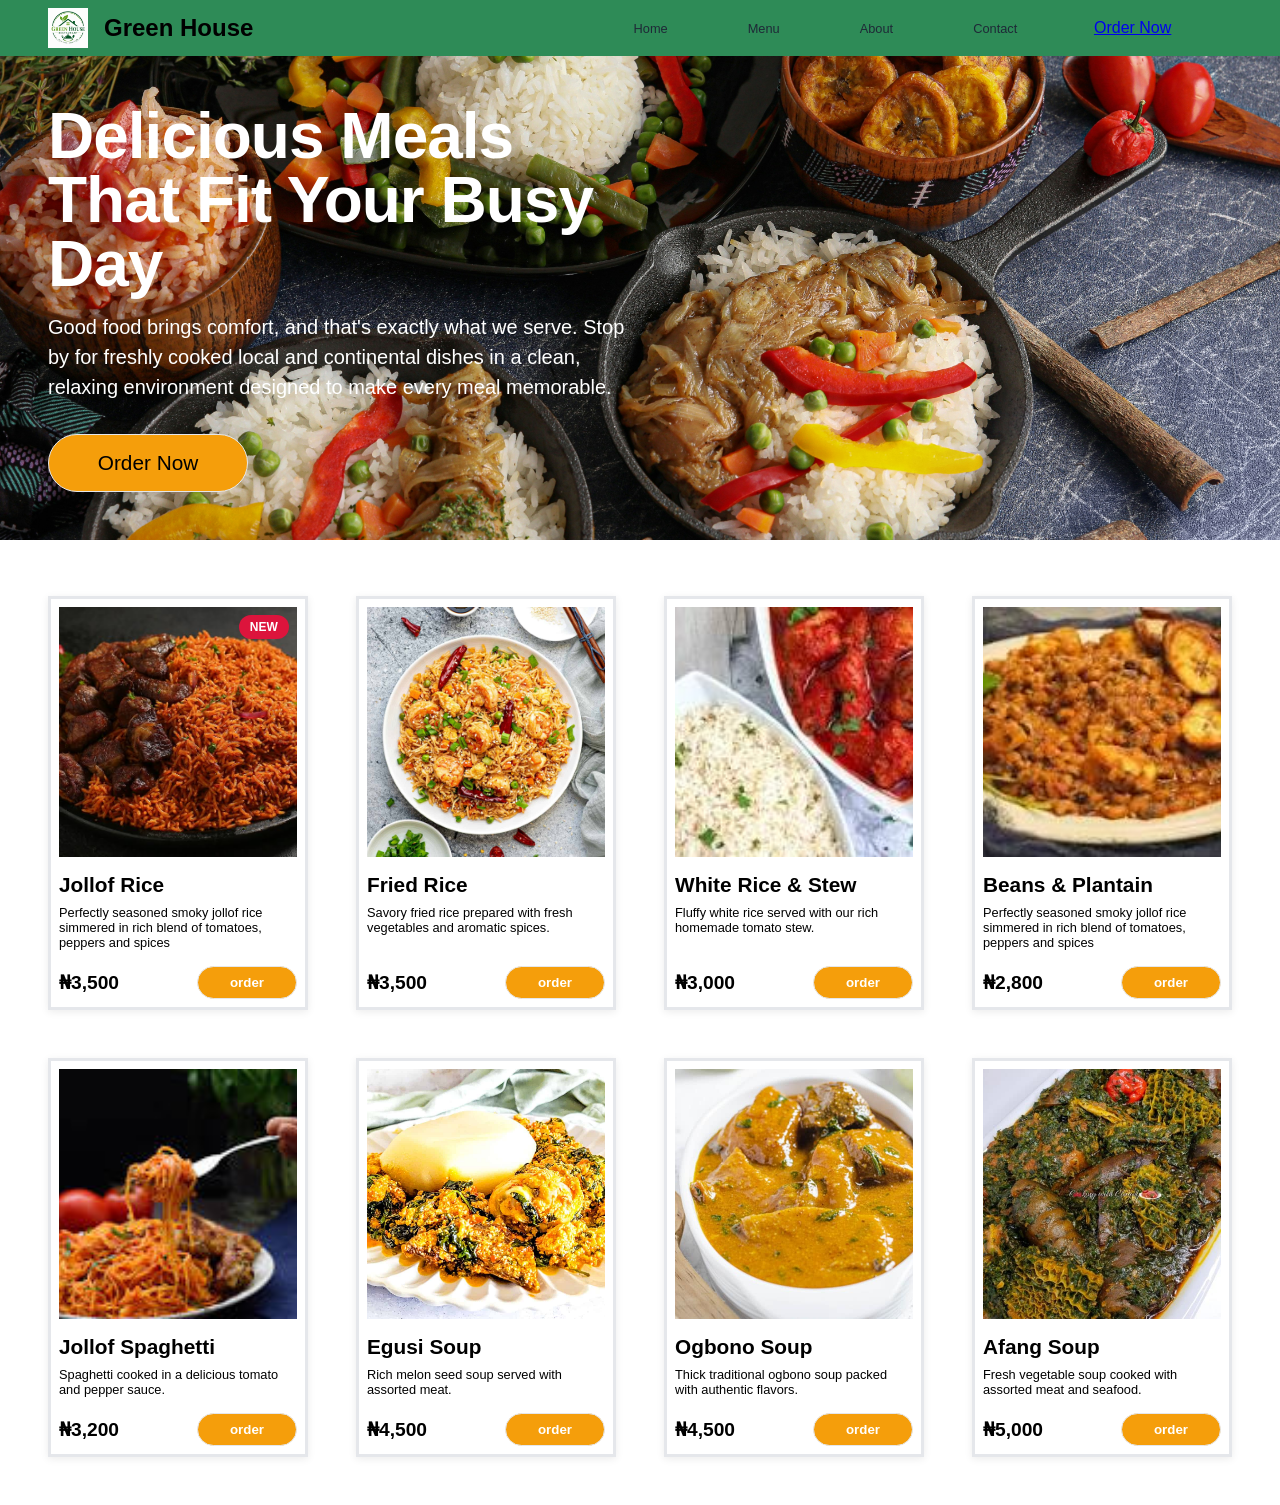
==== index.html @ 52ec3a85 "initial commit" ====
<!DOCTYPE html>
<html lang="en">
<head>
    <meta charset="UTF-8">
    <meta name="viewport" content="width=device-width, initial-scale=1.0">
    <link rel="stylesheet" href="style.css">
    <title>Green House Restaurant</title>
</head>
<body>
    <header>
        <nav class="nav-bar">
            <div>
                <img src="images/Green house logo.png" alt="green house logo" id="green-house-logo">
                <h3>Green House</h3>
            </div>
            <ul class="nav-list-items">
                <li><a href="#">Home</a></li>
                <li><a href="#">Menu</a></li>
                <li><a href="#">About</a></li>
                <li><a href="#">Contact</a></li>
            </ul>
            <a href="#" class="order-now">Order Now</a>
            <button class="menu-toggle">
                <span></span>
                <span></span>
                <span></span>
            </button>
        </nav>
    </header>
    <main>
        <section class="hero-section">
            <div class="hero-container">
                
                <h1>
                    Delicious Meals That Fit Your Busy Day
                </h1>

                <p>
                    Good food brings comfort, and that's exactly what we serve. Stop by for freshly cooked local and continental dishes in a clean, relaxing environment designed to make every meal memorable.
                </p>
                <button class="hero-order-btn">
                    Order Now
                </button>
            </div>
        </section>
        <section class="meals">
            <article class="card">
                    <img src="images/jollof rice.jpg" alt="">
                <div class="card-container">
                    <span class="badge">NEW</span>
                    <h3>Jollof Rice</h3>
                    <p>Perfectly seasoned smoky jollof rice simmered in rich blend of tomatoes, peppers and spices</p>
                </div>
                <footer>
                    <p>₦3,500</p>
                    <button class="meal-order-btn">order</button>
                </footer>
            </article>
            <article class="card">
                <img src="images/fried rice.jpg" alt="picture of fried rice">
                <div class="card-container">
                    <h3>Fried Rice</h3>
                    <p>Savory fried rice prepared with fresh vegetables and aromatic spices.</p>
                </div>
                <footer>
                    <p>₦3,500</p>
                    <button class="meal-order-btn">order</button>
                </footer>
            </article>
            <article class="card">
                <img src="images/white rice.jpg" alt="picture of white rice">
                <div class="card-container">
                    <h3>White Rice & Stew</h3>
                    <p>Fluffy white rice served with our rich homemade tomato stew.</p>
                </div>
                <footer>
                    <p>₦3,000</p>
                    <button class="meal-order-btn">order</button>
                </footer>
            </article>
            <article class="card">
                <img src="images/beans and plantain.jpg" alt="picture of beans & plantain">
                <div class="card-container">
                    <h3>Beans & Plantain</h3>
                    <p>Perfectly seasoned smoky jollof rice simmered in rich blend of tomatoes, peppers and spices</p>
                </div>
                <footer>
                    <p>₦2,800</p>
                    <button class="meal-order-btn">order</button>
                </footer>
            </article>
            <article class="card">
                <img src="images/jollof spaghetti.jpg" alt="picture of jollof spaghetti">
                <div class="card-container">
                    <h3>Jollof Spaghetti</h3>
                    <p>Spaghetti cooked in a delicious tomato and pepper sauce.</p>
                </div>
                
                <footer>
                    <p>₦3,200</p>
                    <button class="meal-order-btn">order</button>
                </footer>
            </article>
            <article class="card">
                <img src="images/egusi soup.jpg" alt="picture of egusi soup">
                <div class="card-container">
                    <h3>Egusi Soup</h3>
                    <p>Rich melon seed soup served with assorted meat.</p>
                </div>
                
                <footer>
                    <p>₦4,500</p>
                    <button class="meal-order-btn">order</button>
                </footer>
            </article>
            <article class="card">
                <img src="images/ogbono soup.jpg" alt="picture of smoky jollof rice">
                <div class="card-container">
                    <h3>Ogbono Soup</h3>
                    <p>Thick traditional ogbono soup packed with authentic flavors.</p>
                </div>
                
                <footer>
                    <p>₦4,500</p>
                    <button class="meal-order-btn">order</button>
                </footer>
            </article>
            <article class="card">
                <img src="images/afang soup.jpg" alt="picture of afang soup">
                <div class="card-container">
                    <h3>Afang Soup</h3>
                    <p>Fresh vegetable soup cooked with assorted meat and seafood.</p>
                </div>
                
                <footer>
                    <p>₦5,000</p>
                    <button class="meal-order-btn">order</button>
                </footer>
            </article>
        </section>
    </main>
    <script src="script.js"></script>
</body>
</html>
---- style.css ----
:root{

    /* ===== Brand ===== */

    --primary-color: #2E8B57;
    --primary-hover: #267349;

    --accent-color: #F59E0B;
    --accent-hover: #FBBF24;

    /* ===== Backgrounds ===== */

    --background-color: #FFFFFF;
    --surface-color: #F8F9FA;
    --card-color: #FFFFFF;

    /* ===== Text ===== */

    --text-primary: #1F2937;
    --text-secondary: #6B7280;
    --text-light: #FFFFFF;

    /* ===== Borders ===== */

    --border-color: #E5E7EB;

    /* ===== Shadows ===== */

    --shadow-sm: 0 2px 8px rgba(0,0,0,.08);
    --shadow-md: 0 6px 20px rgba(0,0,0,.12);
}

@keyframes fadeUp{
    from{
        opacity: 0;
        transform: translateY(30px);
    }
    to{
        opacity: 1;
        transform: translateY(0);
    }
}

@keyframes pulse{
    from{
        transform: scale(1);
    }

    to{
        transform: scale(1.2);
    }
}

*{
    margin: 0px;
    padding: 0px;
    font-family: Arial, Helvetica, sans-serif;
    box-sizing: border-box;
    /*outline: 1px solid black;*/
}

/* ==== HEADER ==== */
header{
    position: sticky;
    top: 0;
    z-index: 1000;
}
.nav-bar{
    background-color: var(--primary-color);
    
    display: flex;
    padding: 0.5rem 3rem;
}

.nav-bar div{
    display: flex;
    align-items: center;
    gap: 1rem;
}

.nav-bar div h3{
    font-size: 1.5rem;
}

#green-house-logo{
    height: 40px;
}

.nav-bar ul{
    display: flex;
    justify-content: flex-end;
    align-items: center;
    gap: 3rem;
    flex-grow: 3;
}

.nav-bar ul li{
    display: flex;
    justify-content: center;
    align-items: center;
    list-style: none;

}

.nav-bar ul li a{
    display: block;
    text-decoration: none;
    color: var(--text-primary);
    font-size: .8rem;
    padding: .5rem 1rem;
    transition: background-color 0.3s ease;
}

.nav-bar ul li a:hover{
    background-color: var(--accent-color);
    color: var(--text-light);
    border: 1px solid var(--accent-hover);
    border-radius: 50px;
}

.nav-bar ul li a:active{
    transform: scale(0.9);
}

.order-now{
   display: flex;
   justify-content: center;
   align-items: center;
   flex-grow: 1;
}

.menu-toggle{
    display: none;
}


/*  ==== HERO SECTION ==== */

main{
    display: flex;
    flex-direction: column;
    gap: .5rem;
}

.hero-section{
    background-image: url(images/Hero\ image.jpg);
    background-size: cover;
    background-position: center;
    display: flex;
    flex-direction: column;
    justify-content: center;
    align-items: flex-start;
    padding: 3rem;
}

.hero-container{
    display: flex;
    flex-direction: column;
    width: 100%;
    max-width: 600px;
}

.hero-container h1{
    color: white;
    margin-bottom: 1rem;
    font-size: 4rem;
    font-weight: 800;
    line-height: 1;
    letter-spacing: -1px;
    animation: fadeUp .8s ease-in-out backwards;    

}
.hero-container p{
    color: var(--text-light);
    font-size: 1.25rem;
    font-weight: 400;
    line-height: 1.5;
    animation: fadeUp .8s ease-in-out .2s backwards;
}

.hero-container button{
    background-color: var(--accent-color);
    font-size: 1.3rem;
    border-radius: 50px;
    border: 1px solid var(--border-color);
    padding: 1rem 0;
    margin-top: 2rem;
    width: 200px;
    transition: background-color 0.3s ease;
    animation: fadeUp .8s ease-in-out .4s backwards;
}
.hero-container button:hover{
    background-color: var(--accent-hover);
    cursor: pointer;
}

.hero-container button:active{
    transform: scale(0.9);
}


/* ==== MEALS ==== */
.meals{
    padding: 3rem;
    display: grid;
    grid-template-columns: repeat(auto-fit, minmax(250px, 1fr));
    gap: 3rem;
}

.card{
    background-color: var(--card-color);
    border: 3px solid var(--border-color);
    box-shadow: var(--shadow-sm);
    padding: 0.5rem;
    display: flex;
    flex-direction: column;
    gap: 1rem;
    position: relative;
    transition: transform .3s ease, box-shadow .3s ease;
    
}

.card:hover{
    transform: translateY(-10px);
    box-shadow: var(--shadow-md);
    cursor: pointer;
}

.badge{
    position: absolute;
    top: 1rem;
    right: 1rem;
    background: crimson;
    color: white;
    padding: .3rem .7rem;
    border-radius: 999px;
    font-size: .75rem;
    font-weight: bold;
    animation: pulse 1s ease-in-out 0s infinite alternate;
}

.card img{
    width: 100%;
    height: 250px;
    object-fit: cover;
}

.card-container{
    display: flex;
    flex-direction: column;
    gap: .5rem;
    flex-grow: 1;
}

.card-container h3{
    font-size: 1.3rem;
    font-weight: 800;
}

.card-container p{
    font-size: .8rem;
}

.card footer{
    display: flex;
    width: 100%;
    align-items: center;
}

.card footer p{
    flex-grow: 1;
    font-weight: 800;
    font-size: 1.2rem;
}

.card button{
    padding: .5rem 2rem;
    border: 1px solid var(--border-color);
    border-radius: 50px;
    background-color: var(--accent-color);
    color: var(--text-light);
    font-weight: 800;
    transition: background-color 0.3s ease,
    transform .1s ease;
}

.card button:hover{
    background-color: var(--accent-hover);
    cursor: pointer;
}

.card button:active{
    transform: scale(0.9);
}

/* === RESPONSIVE DESIGN ===*/
@media (max-width: 768px){
    .hero-container h1{
        font-size: 2.5rem;
    }

    .hero-section{
        padding: 2rem;
    }

    .nav-bar{
        padding: 0.5rem 2rem;
    }

    .nav-bar ul{
        display: none;
    }

    .order-now{
        display: none;
    }

    .menu-toggle{
        display: flex;
        flex-direction: column;
        justify-content: center;
        gap: .5rem;
        background: none;
        border: none;
        cursor: pointer;
        padding: 0 1rem;
    }

    .menu-toggle span{
        width: 35px;
        height: 3px;
        background-color: var(--text-primary);
        border-radius: 999px;
    }

    .menu-deactive{
        display: none;
    }

    .menu-active{
        background: none;
        border: none;
        display: flex;
        flex-direction: column;
        justify-content: center;
        padding: 0 1rem;
        cursor: pointer;
    }

    .menu-active span{
        width: 35px;
        height: 3px;
        background-color: var(--text-primary);
        border-radius: 999px;
    }

    .span-first{
        transform: rotate(45deg);
    }

    .span-second{
        transform: rotate(-45deg) translateY(-3px);

    }

    .nav-bar div{
        flex-grow: 1;
    }
}

/* ===== ANIMATION ===== */
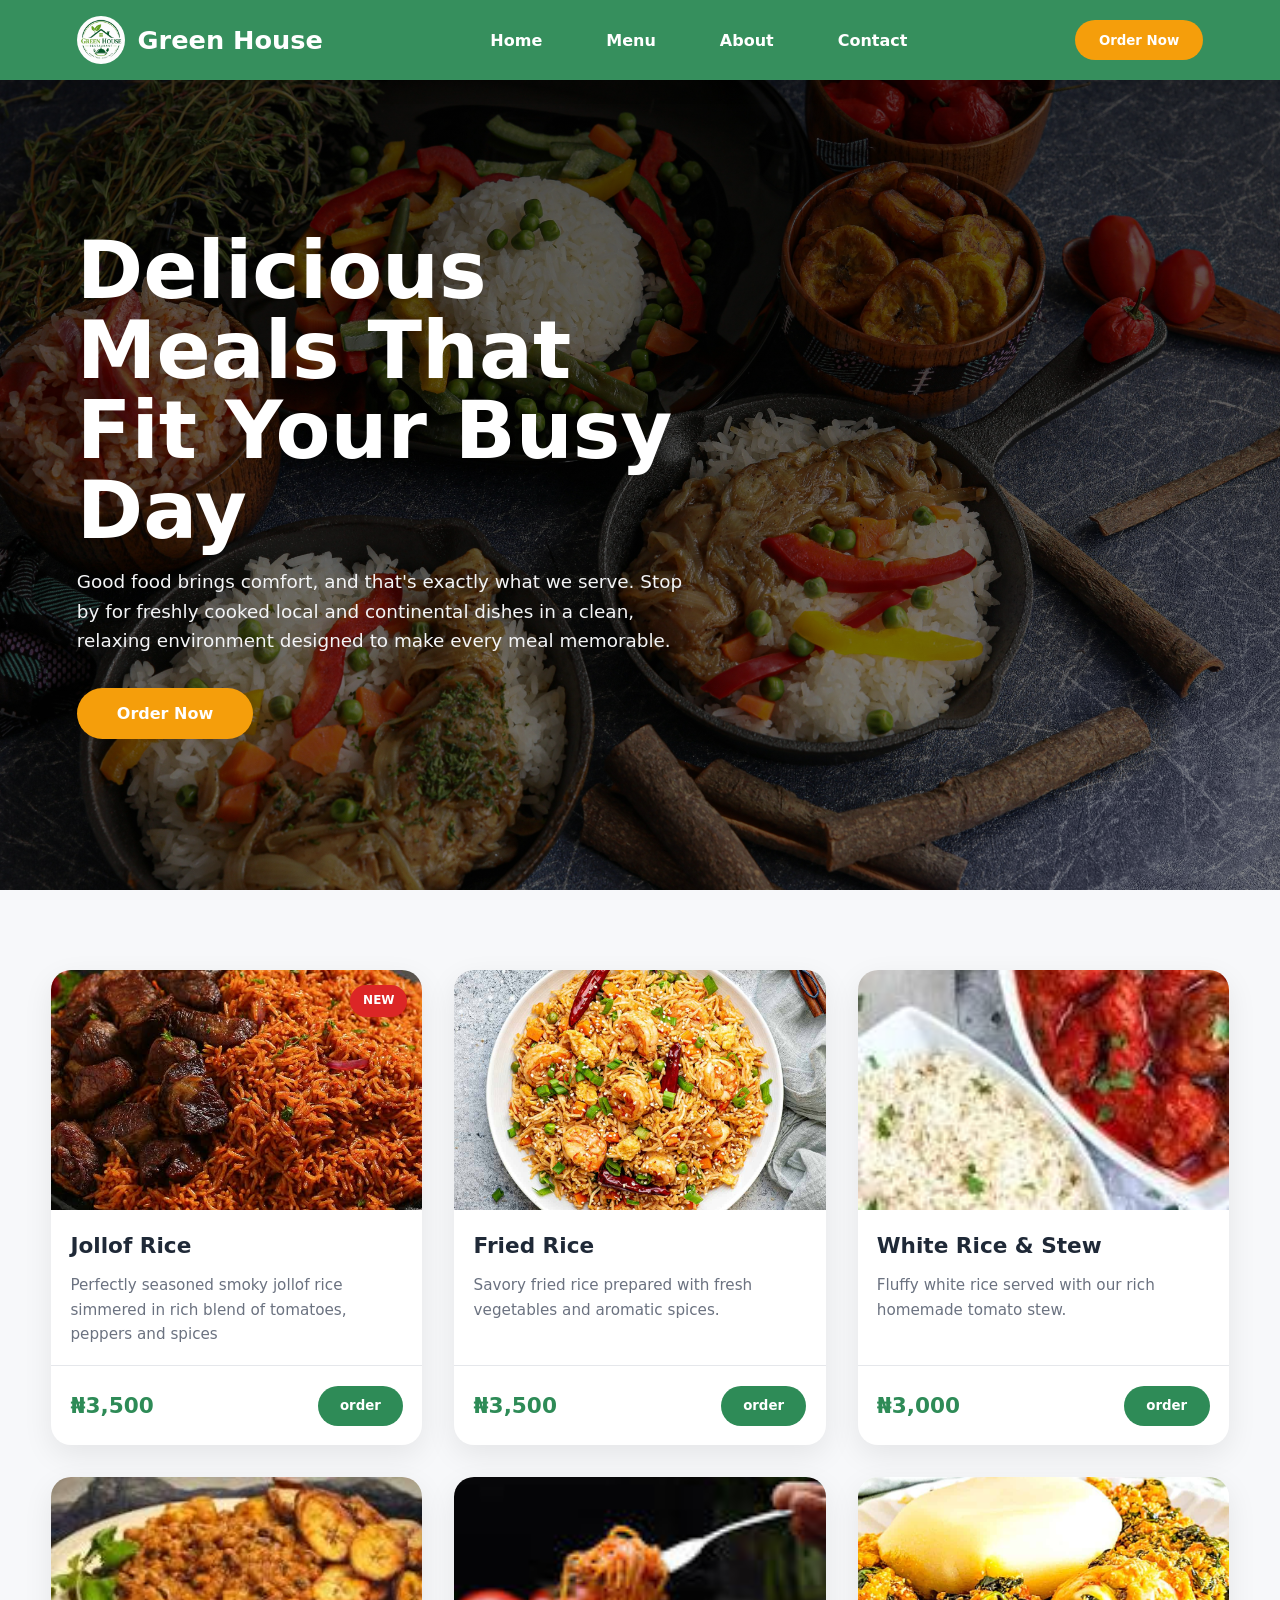
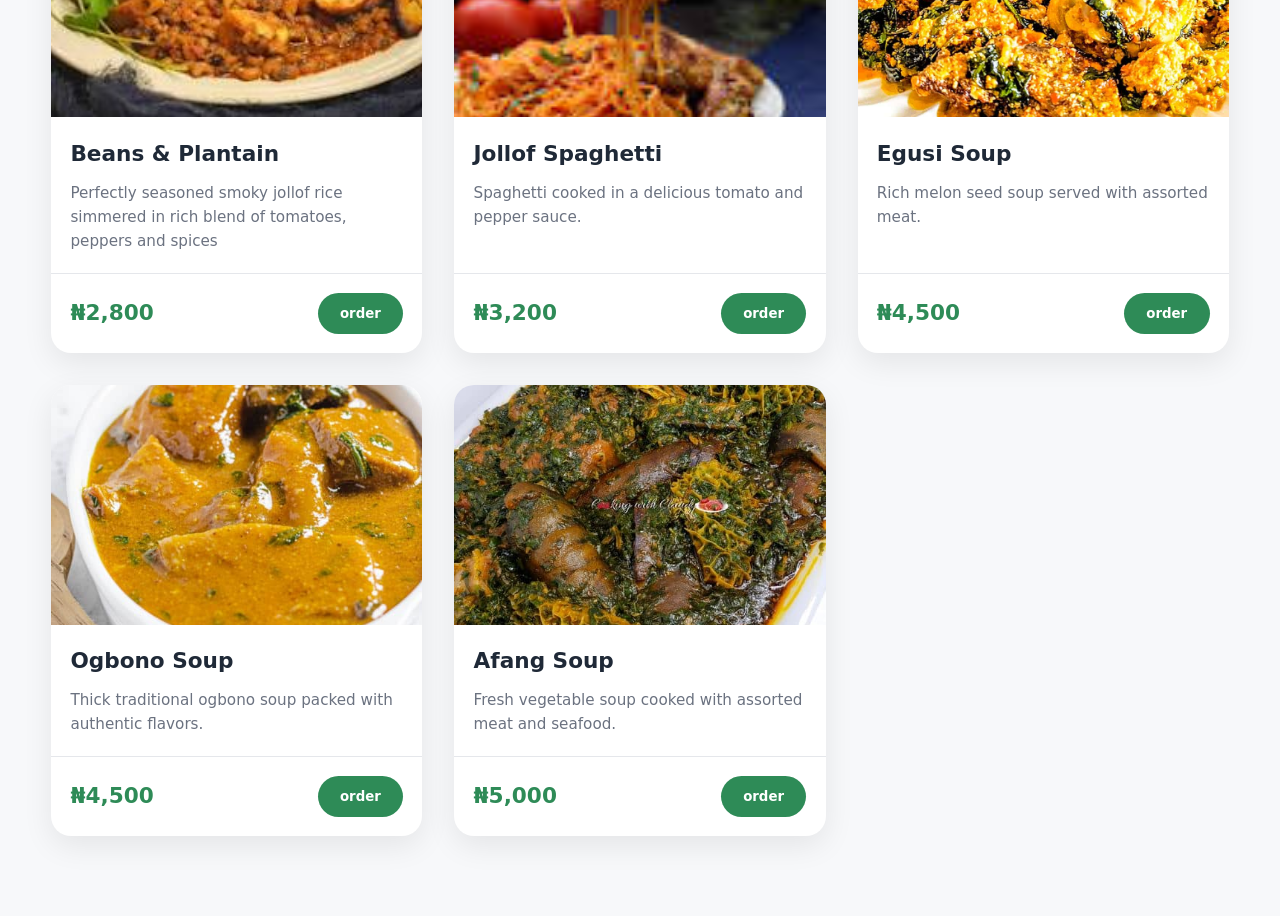
==== commit 8d191cb9: "hamburger is now functional" ====
--- a/index.html
+++ b/index.html
@@ -19,7 +19,10 @@
                 <li><a href="#">About</a></li>
                 <li><a href="#">Contact</a></li>
             </ul>
-            <a href="#" class="order-now">Order Now</a>
+            <button class="order-btn">
+                <a href="#" class="order-now">Order Now</a>
+            </button>
+            
             <button class="menu-toggle">
                 <span></span>
                 <span></span>
--- a/style.css
+++ b/style.css
@@ -1,372 +1,325 @@
+
 :root{
-
-    /* ===== Brand ===== */
-
-    --primary-color: #2E8B57;
-    --primary-hover: #267349;
-
-    --accent-color: #F59E0B;
-    --accent-hover: #FBBF24;
-
-    /* ===== Backgrounds ===== */
-
-    --background-color: #FFFFFF;
-    --surface-color: #F8F9FA;
-    --card-color: #FFFFFF;
-
-    /* ===== Text ===== */
-
-    --text-primary: #1F2937;
-    --text-secondary: #6B7280;
-    --text-light: #FFFFFF;
-
-    /* ===== Borders ===== */
-
-    --border-color: #E5E7EB;
-
-    /* ===== Shadows ===== */
-
-    --shadow-sm: 0 2px 8px rgba(0,0,0,.08);
-    --shadow-md: 0 6px 20px rgba(0,0,0,.12);
-}
-
-@keyframes fadeUp{
-    from{
-        opacity: 0;
-        transform: translateY(30px);
-    }
-    to{
-        opacity: 1;
-        transform: translateY(0);
-    }
-}
-
-@keyframes pulse{
-    from{
-        transform: scale(1);
-    }
-
-    to{
-        transform: scale(1.2);
-    }
+  --primary:#2E8B57;
+  --primary-dark:#226b43;
+  --accent:#F59E0B;
+  --accent-light:#fbbf24;
+  --bg:#f7f8fa;
+  --white:#fff;
+  --text:#1f2937;
+  --muted:#6b7280;
+  --border:#e5e7eb;
+  --shadow:0 10px 30px rgba(0,0,0,.08);
+  --shadow-lg:0 18px 40px rgba(0,0,0,.15);
 }
 
 *{
-    margin: 0px;
-    padding: 0px;
-    font-family: Arial, Helvetica, sans-serif;
-    box-sizing: border-box;
-    /*outline: 1px solid black;*/
-}
-
-/* ==== HEADER ==== */
+ margin:0;
+ padding:0;
+ box-sizing:border-box;
+ font-family:system-ui,-apple-system,BlinkMacSystemFont,"Segoe UI",sans-serif;
+}
+
+html{scroll-behavior:smooth;}
+body{
+ background:var(--bg);
+ color:var(--text);
+ line-height:1.6;
+ overflow-x: hidden;
+}
+
 header{
-    position: sticky;
-    top: 0;
-    z-index: 1000;
-}
+ position:sticky;
+ top:0;
+ z-index:1000;
+}
+
 .nav-bar{
-    background-color: var(--primary-color);
-    
-    display: flex;
-    padding: 0.5rem 3rem;
-}
-
-.nav-bar div{
-    display: flex;
-    align-items: center;
-    gap: 1rem;
-}
-
-.nav-bar div h3{
-    font-size: 1.5rem;
+ display:flex;
+ align-items:center;
+ justify-content:space-between;
+ padding:1rem 6%;
+ background:rgba(46,139,87,.96);
+ backdrop-filter:blur(10px);
+ box-shadow:0 4px 20px rgba(0,0,0,.15);
+}
+
+.nav-bar>div{
+ display:flex;
+ align-items:center;
+ gap:.8rem;
 }
 
 #green-house-logo{
-    height: 40px;
-}
-
-.nav-bar ul{
-    display: flex;
-    justify-content: flex-end;
-    align-items: center;
-    gap: 3rem;
-    flex-grow: 3;
-}
-
-.nav-bar ul li{
-    display: flex;
-    justify-content: center;
-    align-items: center;
-    list-style: none;
-
-}
-
-.nav-bar ul li a{
-    display: block;
-    text-decoration: none;
-    color: var(--text-primary);
-    font-size: .8rem;
-    padding: .5rem 1rem;
-    transition: background-color 0.3s ease;
-}
-
-.nav-bar ul li a:hover{
-    background-color: var(--accent-color);
-    color: var(--text-light);
-    border: 1px solid var(--accent-hover);
-    border-radius: 50px;
-}
-
-.nav-bar ul li a:active{
-    transform: scale(0.9);
-}
-
-.order-now{
-   display: flex;
-   justify-content: center;
-   align-items: center;
-   flex-grow: 1;
-}
+ width:48px;
+ height:48px;
+ object-fit:cover;
+ border-radius:50%;
+}
+
+.nav-bar h3{
+ color:#fff;
+ font-size:1.6rem;
+}
+
+.nav-list-items{
+ display:flex;
+ list-style:none;
+ gap:2rem;
+}
+
+.nav-list-items a{
+ color:#fff;
+ text-decoration:none;
+ font-weight:600;
+ padding:.6rem 1rem;
+ border-radius:999px;
+ transition:.3s;
+}
+
+.nav-list-items a:hover{
+ background:var(--accent);
+}
+
+.order-btn{
+  text-decoration:none;
+ background:var(--accent);
+ padding:.8rem 1.5rem;
+ border: none;
+ border-radius:999px;
+ font-weight:700;
+ transition:.3s;
+
+ a{
+  text-decoration: none;
+  color:#fff;
+ }
+}
+
+.order-btn:hover{
+  background:var(--accent-light);
+  transform:translateY(-2px);
+}
+
 
 .menu-toggle{
-    display: none;
-}
-
-
-/*  ==== HERO SECTION ==== */
+ display:none;
+ background:none;
+ border:none;
+}
 
 main{
-    display: flex;
-    flex-direction: column;
-    gap: .5rem;
+ display:flex;
+ flex-direction:column;
 }
 
 .hero-section{
-    background-image: url(images/Hero\ image.jpg);
-    background-size: cover;
-    background-position: center;
-    display: flex;
-    flex-direction: column;
-    justify-content: center;
-    align-items: flex-start;
-    padding: 3rem;
+ min-height:90vh;
+ display:flex;
+ align-items:center;
+ padding:0 6%;
+ background:
+ linear-gradient(rgba(0,0,0,.65),rgba(0,0,0,.45)),
+ url(images/Hero\ image.jpg);
+ background-size:cover;
+ background-position:center;
 }
 
 .hero-container{
-    display: flex;
-    flex-direction: column;
-    width: 100%;
-    max-width: 600px;
+ max-width:620px;
 }
 
 .hero-container h1{
-    color: white;
-    margin-bottom: 1rem;
-    font-size: 4rem;
-    font-weight: 800;
-    line-height: 1;
-    letter-spacing: -1px;
-    animation: fadeUp .8s ease-in-out backwards;    
-
-}
+ font-size:clamp(3rem,7vw,5rem);
+ line-height:1;
+ color:#fff;
+ margin-bottom:1rem;
+}
+
 .hero-container p{
-    color: var(--text-light);
-    font-size: 1.25rem;
-    font-weight: 400;
-    line-height: 1.5;
-    animation: fadeUp .8s ease-in-out .2s backwards;
-}
-
-.hero-container button{
-    background-color: var(--accent-color);
-    font-size: 1.3rem;
-    border-radius: 50px;
-    border: 1px solid var(--border-color);
-    padding: 1rem 0;
-    margin-top: 2rem;
-    width: 200px;
-    transition: background-color 0.3s ease;
-    animation: fadeUp .8s ease-in-out .4s backwards;
-}
-.hero-container button:hover{
-    background-color: var(--accent-hover);
-    cursor: pointer;
-}
-
-.hero-container button:active{
-    transform: scale(0.9);
-}
-
-
-/* ==== MEALS ==== */
+ color:#f3f4f6;
+ font-size:1.15rem;
+ margin-bottom:2rem;
+}
+
+.hero-order-btn{
+ background:var(--accent);
+ color:#fff;
+ border:none;
+ padding:1rem 2.5rem;
+ border-radius:999px;
+ font-size:1rem;
+ font-weight:700;
+ cursor:pointer;
+ transition:.3s;
+}
+
+.hero-order-btn:hover{
+ transform:translateY(-4px);
+ box-shadow:0 12px 30px rgba(245,158,11,.35);
+ background:var(--accent-light);
+}
+
 .meals{
-    padding: 3rem;
-    display: grid;
-    grid-template-columns: repeat(auto-fit, minmax(250px, 1fr));
-    gap: 3rem;
+ width:min(1200px,92%);
+ margin:5rem auto;
+ display:grid;
+ grid-template-columns:repeat(auto-fit,minmax(280px,1fr));
+ gap:2rem;
 }
 
 .card{
-    background-color: var(--card-color);
-    border: 3px solid var(--border-color);
-    box-shadow: var(--shadow-sm);
-    padding: 0.5rem;
-    display: flex;
-    flex-direction: column;
-    gap: 1rem;
-    position: relative;
-    transition: transform .3s ease, box-shadow .3s ease;
-    
+ background:#fff;
+ border-radius:20px;
+ overflow:hidden;
+ box-shadow:var(--shadow);
+ transition:.35s;
+ display:flex;
+ flex-direction:column;
+ position:relative;
 }
 
 .card:hover{
-    transform: translateY(-10px);
-    box-shadow: var(--shadow-md);
-    cursor: pointer;
+ transform:translateY(-10px);
+ box-shadow:var(--shadow-lg);
+}
+
+.card img{
+ width:100%;
+ height:240px;
+ object-fit:cover;
+ transition:.5s;
+}
+
+.card:hover img{
+ transform:scale(1.08);
 }
 
 .badge{
-    position: absolute;
-    top: 1rem;
-    right: 1rem;
-    background: crimson;
-    color: white;
-    padding: .3rem .7rem;
-    border-radius: 999px;
-    font-size: .75rem;
-    font-weight: bold;
-    animation: pulse 1s ease-in-out 0s infinite alternate;
-}
-
-.card img{
-    width: 100%;
-    height: 250px;
-    object-fit: cover;
+ position:absolute;
+ top:15px;
+ right:15px;
+ background:#dc2626;
+ color:#fff;
+ padding:.4rem .8rem;
+ border-radius:999px;
+ font-size:.75rem;
+ font-weight:700;
 }
 
 .card-container{
-    display: flex;
-    flex-direction: column;
-    gap: .5rem;
-    flex-grow: 1;
+ padding:1.2rem;
+ flex:1;
 }
 
 .card-container h3{
-    font-size: 1.3rem;
-    font-weight: 800;
+ margin-bottom:.6rem;
+ font-size:1.35rem;
 }
 
 .card-container p{
-    font-size: .8rem;
+ color:var(--muted);
+ font-size:.95rem;
 }
 
 .card footer{
-    display: flex;
-    width: 100%;
-    align-items: center;
+ display:flex;
+ align-items:center;
+ justify-content:space-between;
+ padding:1.2rem;
+ border-top:1px solid var(--border);
 }
 
 .card footer p{
-    flex-grow: 1;
-    font-weight: 800;
-    font-size: 1.2rem;
-}
-
-.card button{
-    padding: .5rem 2rem;
-    border: 1px solid var(--border-color);
-    border-radius: 50px;
-    background-color: var(--accent-color);
-    color: var(--text-light);
-    font-weight: 800;
-    transition: background-color 0.3s ease,
-    transform .1s ease;
-}
-
-.card button:hover{
-    background-color: var(--accent-hover);
-    cursor: pointer;
-}
-
-.card button:active{
-    transform: scale(0.9);
-}
-
-/* === RESPONSIVE DESIGN ===*/
-@media (max-width: 768px){
-    .hero-container h1{
-        font-size: 2.5rem;
-    }
-
-    .hero-section{
-        padding: 2rem;
-    }
-
-    .nav-bar{
-        padding: 0.5rem 2rem;
-    }
-
-    .nav-bar ul{
-        display: none;
-    }
-
-    .order-now{
-        display: none;
-    }
-
-    .menu-toggle{
-        display: flex;
-        flex-direction: column;
-        justify-content: center;
-        gap: .5rem;
-        background: none;
-        border: none;
-        cursor: pointer;
-        padding: 0 1rem;
-    }
-
-    .menu-toggle span{
-        width: 35px;
-        height: 3px;
-        background-color: var(--text-primary);
-        border-radius: 999px;
-    }
-
-    .menu-deactive{
-        display: none;
-    }
-
-    .menu-active{
-        background: none;
-        border: none;
-        display: flex;
-        flex-direction: column;
-        justify-content: center;
-        padding: 0 1rem;
-        cursor: pointer;
-    }
-
-    .menu-active span{
-        width: 35px;
-        height: 3px;
-        background-color: var(--text-primary);
-        border-radius: 999px;
-    }
-
-    .span-first{
-        transform: rotate(45deg);
-    }
-
-    .span-second{
-        transform: rotate(-45deg) translateY(-3px);
-
-    }
-
-    .nav-bar div{
-        flex-grow: 1;
-    }
-}
-
-/* ===== ANIMATION ===== */
-
+ color:var(--primary);
+ font-size:1.35rem;
+ font-weight:800;
+}
+
+.meal-order-btn{
+ border:none;
+ background:var(--primary);
+ color:#fff;
+ padding:.8rem 1.4rem;
+ border-radius:999px;
+ cursor:pointer;
+ font-weight:700;
+ transition:.3s;
+}
+
+.meal-order-btn:hover{
+ background:var(--primary-dark);
+ transform:translateY(-2px);
+}
+
+@media (max-width:768px){
+
+.nav-bar{
+ padding:1rem;
+}
+
+
+.order-btn{
+ display:none;
+}
+
+.nav-list-items{
+  position: fixed;
+  display: flex;
+  flex-direction: column;
+  align-items: center;
+  height: 100dvh;
+  width: clamp(100px, 100%, 150px);
+  background-color: var(--primary);
+  padding-top: 2rem;
+  top: 5rem;
+  right: 0;
+  transform: translateX(100%);
+  transition: .3s ease;
+}
+
+.nav-list-items.active{
+  
+  transform: translateX(0);
+  
+}
+
+
+
+
+
+.menu-toggle{
+ display:flex;
+ flex-direction:column;
+ gap:6px;
+ cursor: pointer;
+}
+
+.menu-toggle span{
+ width:30px;
+ height:3px;
+ background:#fff;
+ border-radius:99px;
+}
+
+.hero-section{
+ min-height:75vh;
+ text-align:center;
+ justify-content:center;
+ padding:2rem;
+}
+
+.hero-container{
+ margin:auto;
+}
+
+.hero-order-btn{
+ width:100%;
+}
+
+.meals{
+ width:92%;
+ margin:3rem auto;
+ grid-template-columns:1fr;
+}
+}
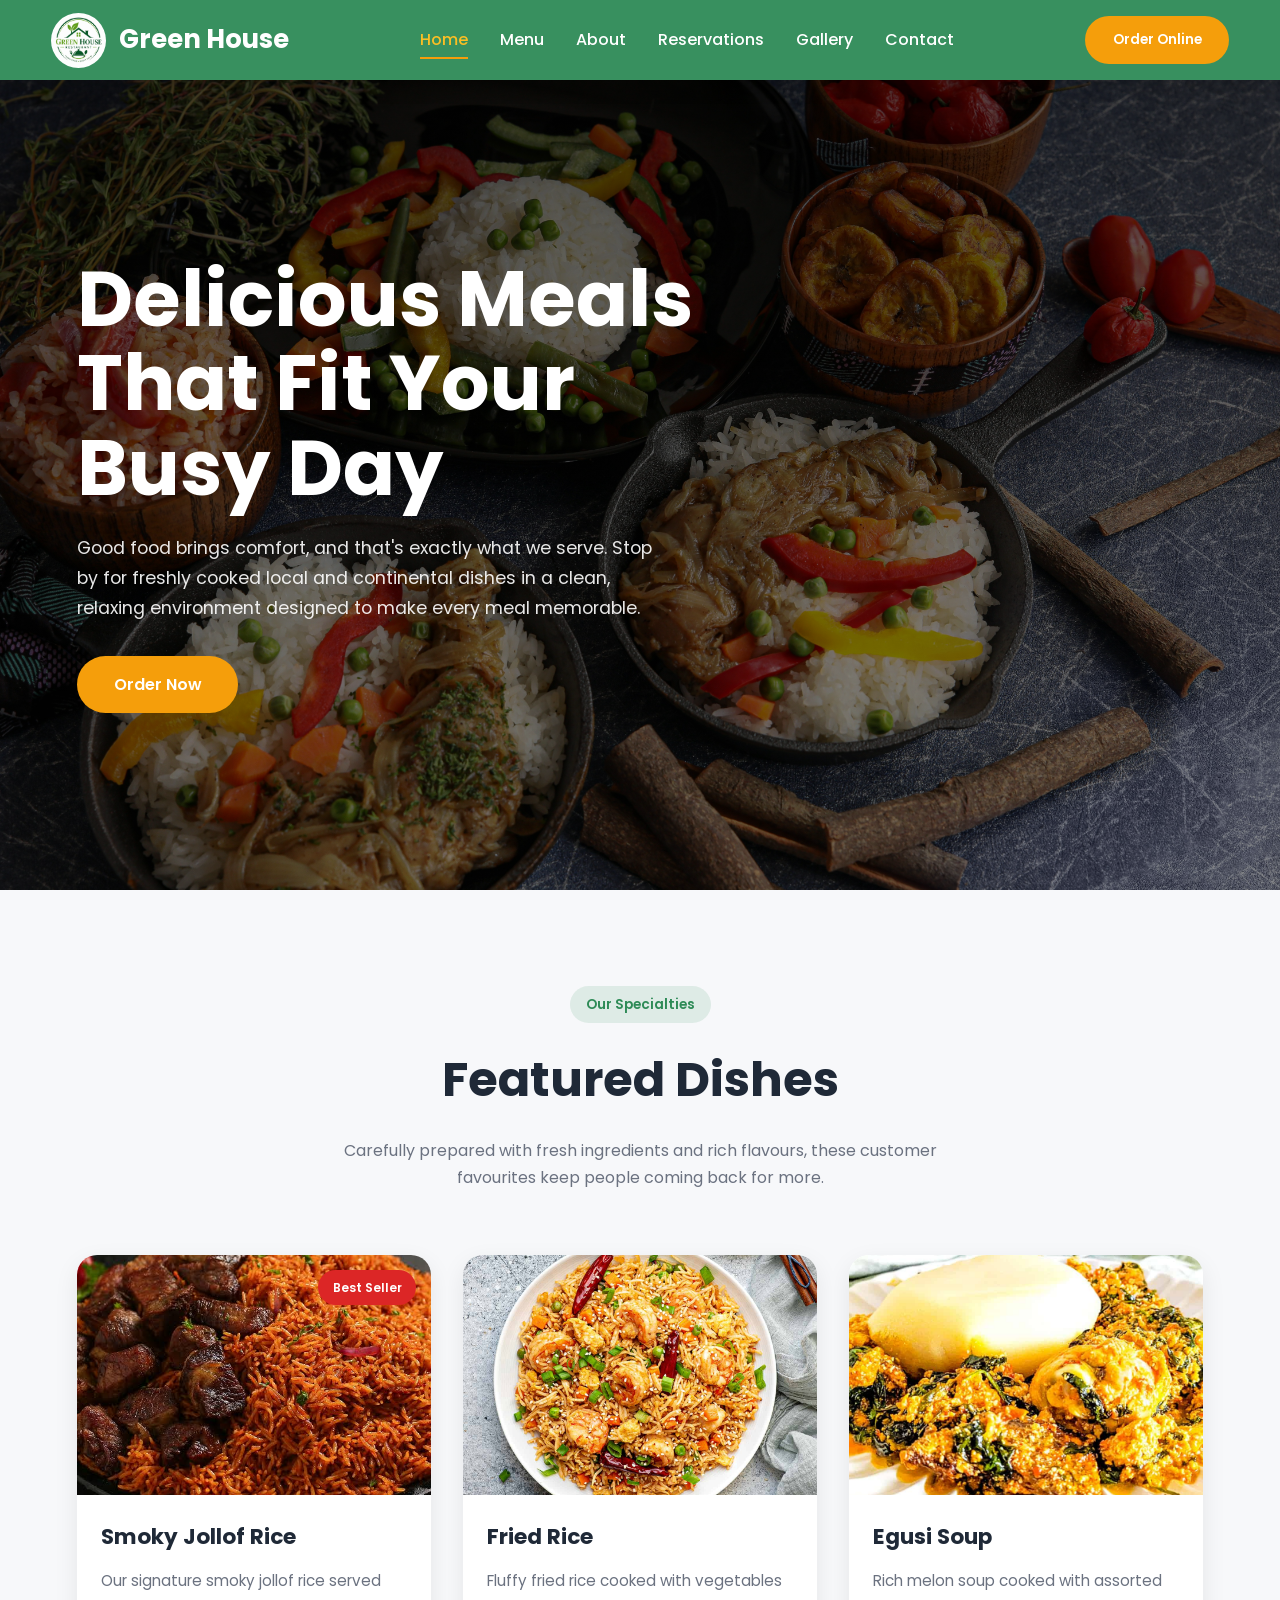
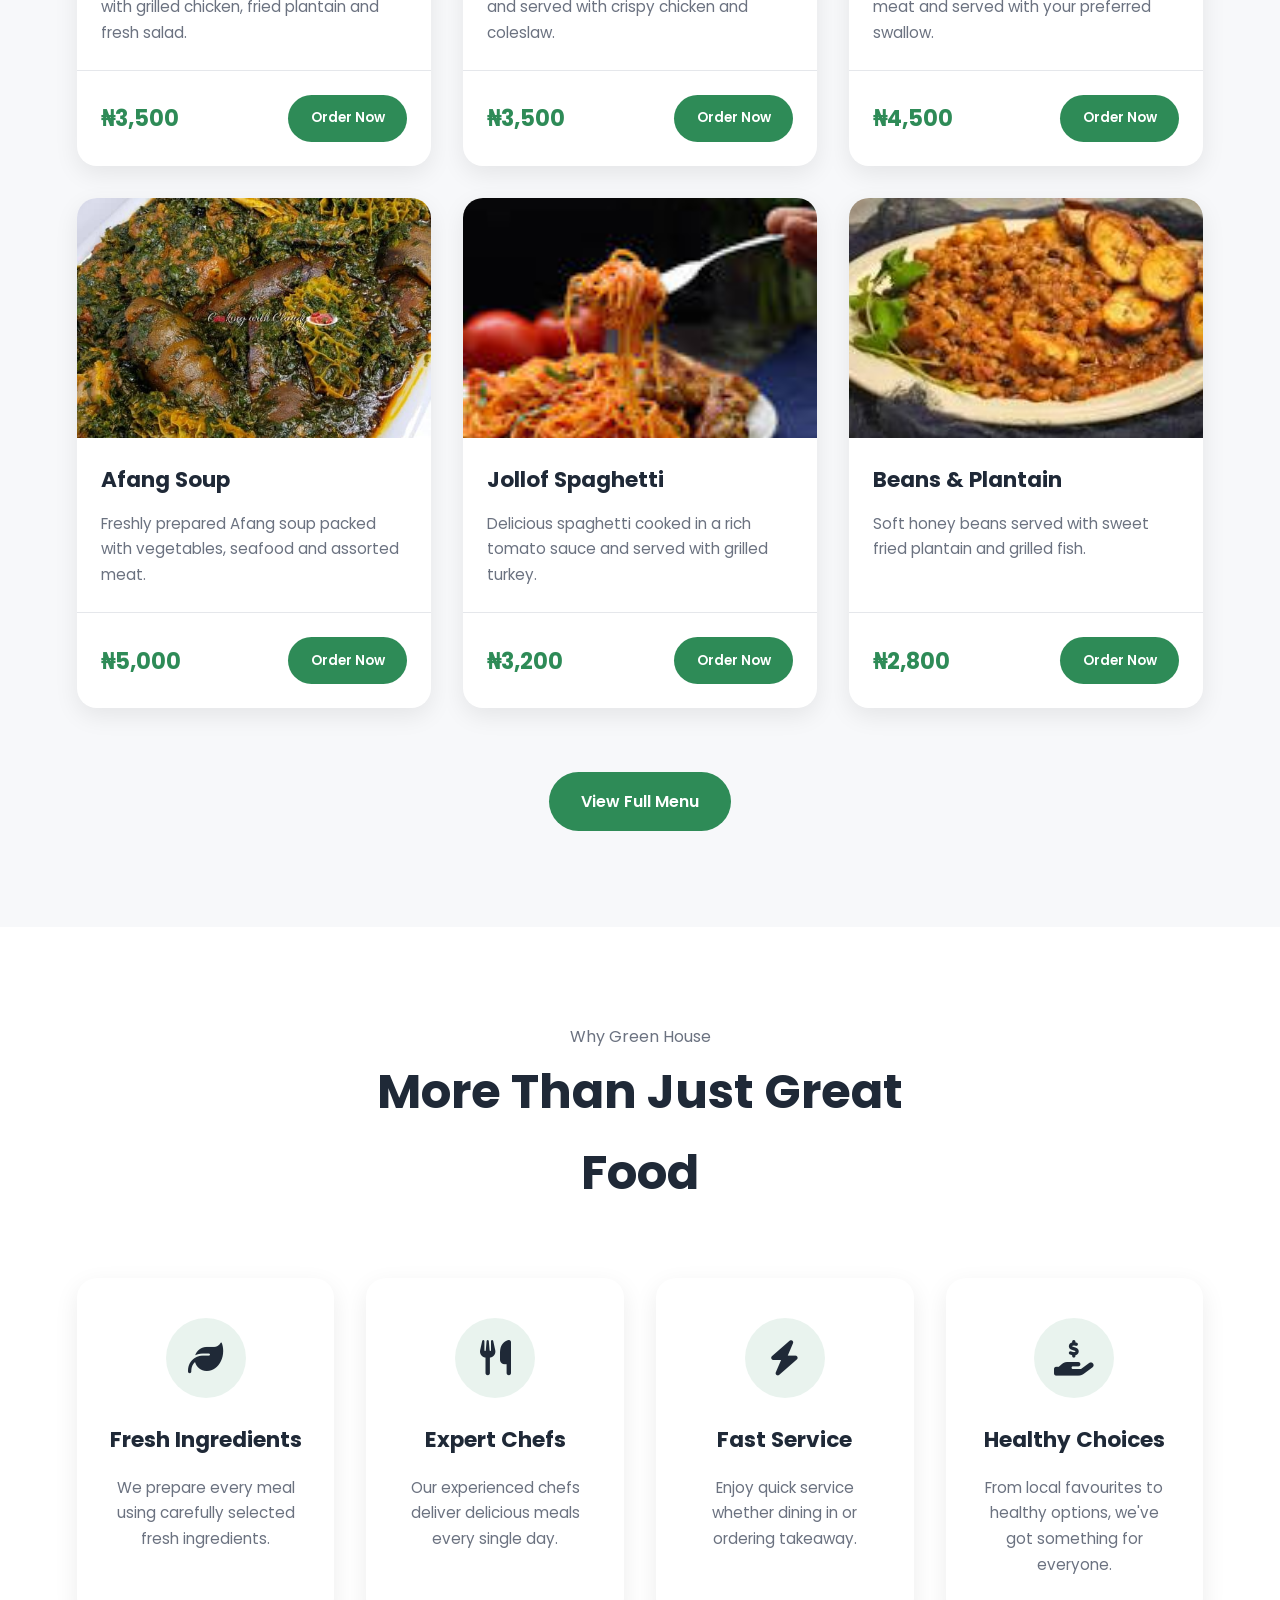
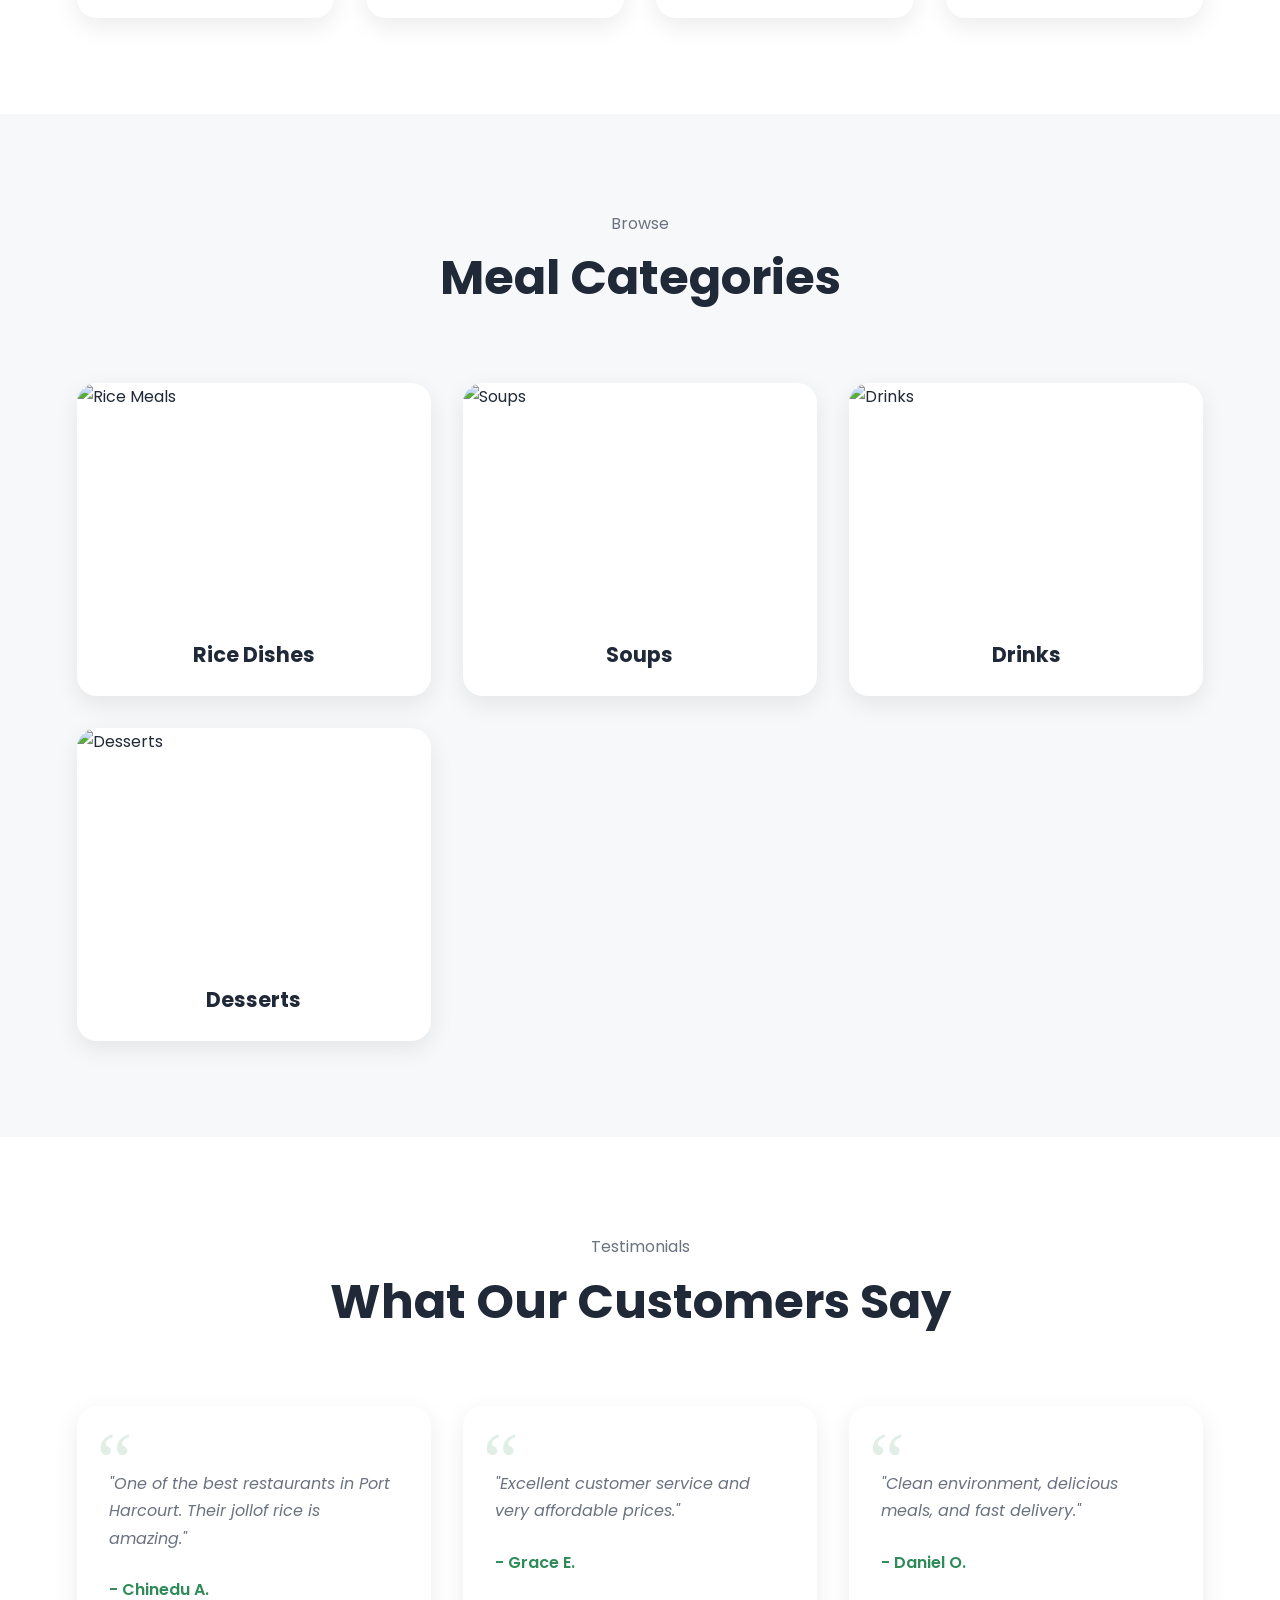
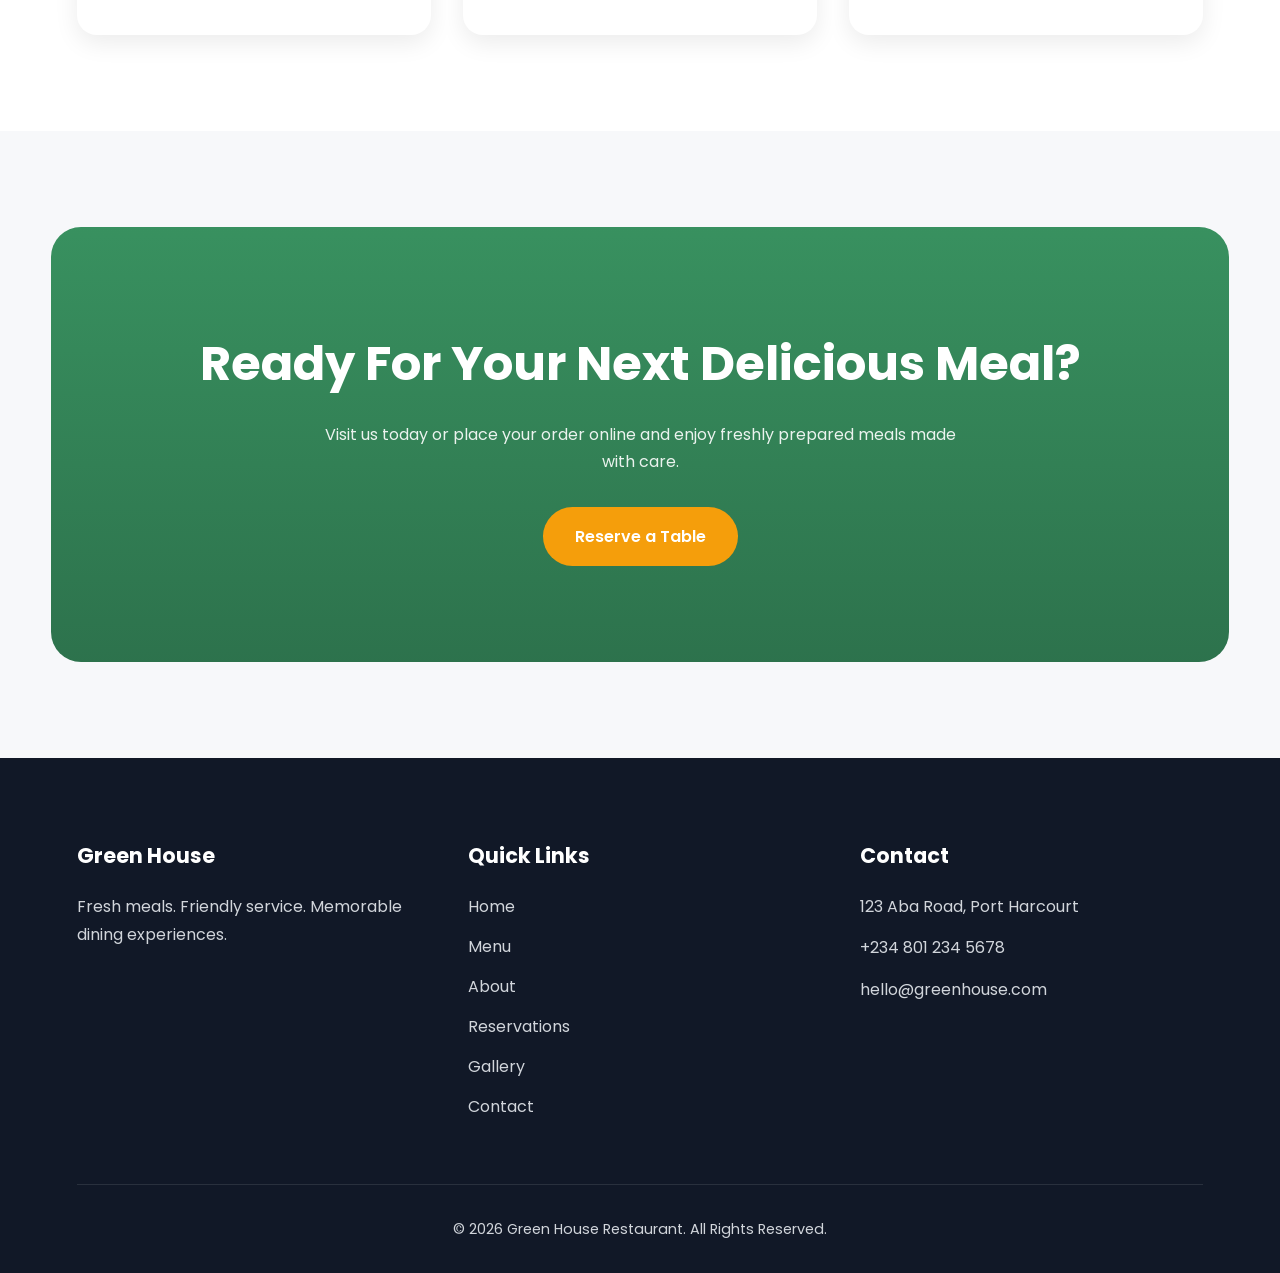
==== commit 6db1442b: "added more pages" ====
--- a/index.html
+++ b/index.html
@@ -3,33 +3,27 @@
 <head>
     <meta charset="UTF-8">
     <meta name="viewport" content="width=device-width, initial-scale=1.0">
-    <link rel="stylesheet" href="style.css">
-    <title>Green House Restaurant</title>
+
+    <!--ICONS LINK-->
+
+    <link rel="stylesheet" href="https://cdnjs.cloudflare.com/ajax/libs/font-awesome/6.7.2/css/all.min.css">
+
+    <!-- PAGE LINKS -->
+
+    <link rel="stylesheet" href="/css/style.css">
+
+    <link rel="stylesheet" href="/css/homepage.css">
+
+    <link rel="stylesheet" href="/css/responsive.css">
+
+    <!-- FAVICON LINK -->
+
+    <link rel="shortcut icon" href="/assets/icons/Green house logo.png" type="image/x-icon">
+
+    <title>Home | Green House Restaurant</title>
 </head>
 <body>
-    <header>
-        <nav class="nav-bar">
-            <div>
-                <img src="images/Green house logo.png" alt="green house logo" id="green-house-logo">
-                <h3>Green House</h3>
-            </div>
-            <ul class="nav-list-items">
-                <li><a href="#">Home</a></li>
-                <li><a href="#">Menu</a></li>
-                <li><a href="#">About</a></li>
-                <li><a href="#">Contact</a></li>
-            </ul>
-            <button class="order-btn">
-                <a href="#" class="order-now">Order Now</a>
-            </button>
-            
-            <button class="menu-toggle">
-                <span></span>
-                <span></span>
-                <span></span>
-            </button>
-        </nav>
-    </header>
+     <header class="header-container"></header>
     <main>
         <section class="hero-section">
             <div class="hero-container">
@@ -41,107 +35,489 @@
                 <p>
                     Good food brings comfort, and that's exactly what we serve. Stop by for freshly cooked local and continental dishes in a clean, relaxing environment designed to make every meal memorable.
                 </p>
-                <button class="hero-order-btn">
-                    Order Now
-                </button>
+                <div class="hero-buttons">
+
+                    <button class="hero-order-btn">
+                        Order Now
+                    </button>
+
+                </div>
             </div>
         </section>
-        <section class="meals">
-            <article class="card">
-                    <img src="images/jollof rice.jpg" alt="">
-                <div class="card-container">
-                    <span class="badge">NEW</span>
-                    <h3>Jollof Rice</h3>
-                    <p>Perfectly seasoned smoky jollof rice simmered in rich blend of tomatoes, peppers and spices</p>
-                </div>
-                <footer>
-                    <p>₦3,500</p>
-                    <button class="meal-order-btn">order</button>
-                </footer>
-            </article>
-            <article class="card">
-                <img src="images/fried rice.jpg" alt="picture of fried rice">
-                <div class="card-container">
-                    <h3>Fried Rice</h3>
-                    <p>Savory fried rice prepared with fresh vegetables and aromatic spices.</p>
-                </div>
-                <footer>
-                    <p>₦3,500</p>
-                    <button class="meal-order-btn">order</button>
-                </footer>
-            </article>
-            <article class="card">
-                <img src="images/white rice.jpg" alt="picture of white rice">
-                <div class="card-container">
-                    <h3>White Rice & Stew</h3>
-                    <p>Fluffy white rice served with our rich homemade tomato stew.</p>
-                </div>
-                <footer>
-                    <p>₦3,000</p>
-                    <button class="meal-order-btn">order</button>
-                </footer>
-            </article>
-            <article class="card">
-                <img src="images/beans and plantain.jpg" alt="picture of beans & plantain">
-                <div class="card-container">
-                    <h3>Beans & Plantain</h3>
-                    <p>Perfectly seasoned smoky jollof rice simmered in rich blend of tomatoes, peppers and spices</p>
-                </div>
-                <footer>
-                    <p>₦2,800</p>
-                    <button class="meal-order-btn">order</button>
-                </footer>
-            </article>
-            <article class="card">
-                <img src="images/jollof spaghetti.jpg" alt="picture of jollof spaghetti">
-                <div class="card-container">
-                    <h3>Jollof Spaghetti</h3>
-                    <p>Spaghetti cooked in a delicious tomato and pepper sauce.</p>
-                </div>
-                
-                <footer>
-                    <p>₦3,200</p>
-                    <button class="meal-order-btn">order</button>
-                </footer>
-            </article>
-            <article class="card">
-                <img src="images/egusi soup.jpg" alt="picture of egusi soup">
-                <div class="card-container">
-                    <h3>Egusi Soup</h3>
-                    <p>Rich melon seed soup served with assorted meat.</p>
-                </div>
-                
-                <footer>
-                    <p>₦4,500</p>
-                    <button class="meal-order-btn">order</button>
-                </footer>
-            </article>
-            <article class="card">
-                <img src="images/ogbono soup.jpg" alt="picture of smoky jollof rice">
-                <div class="card-container">
-                    <h3>Ogbono Soup</h3>
-                    <p>Thick traditional ogbono soup packed with authentic flavors.</p>
-                </div>
-                
-                <footer>
-                    <p>₦4,500</p>
-                    <button class="meal-order-btn">order</button>
-                </footer>
-            </article>
-            <article class="card">
-                <img src="images/afang soup.jpg" alt="picture of afang soup">
-                <div class="card-container">
-                    <h3>Afang Soup</h3>
-                    <p>Fresh vegetable soup cooked with assorted meat and seafood.</p>
-                </div>
-                
-                <footer>
-                    <p>₦5,000</p>
-                    <button class="meal-order-btn">order</button>
-                </footer>
-            </article>
+
+        <section class="featured-meals">
+
+            <div class="section-heading">
+
+                <span class="section-tag">
+                    Our Specialties
+                </span>
+
+                <h2>
+                    Featured Dishes
+                </h2>
+
+                <p>
+                    Carefully prepared with fresh ingredients and rich flavours,
+                    these customer favourites keep people coming back for more.
+                </p>
+
+            </div>
+
+            <div class="meals">
+
+                <!-- Meal 1 -->
+
+                <article class="card">
+
+                    <div class="card-image">
+
+                        <img src="/assets/images/jollof rice.jpg"
+                            alt="Smoky Jollof Rice">
+
+                        <span class="badge">
+                            Best Seller
+                        </span>
+
+                    </div>
+
+                    <div class="card-content">
+
+                        <h3>
+                            Smoky Jollof Rice
+                        </h3>
+
+                        <p>
+                            Our signature smoky jollof rice served with grilled chicken,
+                            fried plantain and fresh salad.
+                        </p>
+
+                    </div>
+
+                    <div class="card-footer">
+
+                        <p class="price">
+                            ₦3,500
+                        </p>
+
+                        <button class="meal-order-btn">
+
+                            Order Now
+
+                        </button>
+
+                    </div>
+
+                </article>
+
+                <!-- Meal 2 -->
+
+                <article class="card">
+
+                    <div class="card-image">
+
+                        <img src="/assets/images/fried rice.jpg"
+                            alt="Fried Rice">
+
+                    </div>
+
+                    <div class="card-content">
+
+                        <h3>
+                            Fried Rice
+                        </h3>
+
+                        <p>
+                            Fluffy fried rice cooked with vegetables and served with
+                            crispy chicken and coleslaw.
+                        </p>
+
+                    </div>
+
+                    <div class="card-footer">
+
+                        <p class="price">
+                            ₦3,500
+                        </p>
+
+                        <button class="meal-order-btn">
+
+                            Order Now
+
+                        </button>
+
+                    </div>
+
+                </article>
+
+                <!-- Meal 3 -->
+
+                <article class="card">
+
+                    <div class="card-image">
+
+                        <img src="/assets/images/egusi soup.jpg"
+                            alt="Egusi Soup">
+
+                    </div>
+
+                    <div class="card-content">
+
+                        <h3>
+                            Egusi Soup
+                        </h3>
+
+                        <p>
+                            Rich melon soup cooked with assorted meat and served
+                            with your preferred swallow.
+                        </p>
+
+                    </div>
+
+                    <div class="card-footer">
+
+                        <p class="price">
+                            ₦4,500
+                        </p>
+
+                        <button class="meal-order-btn">
+
+                            Order Now
+
+                        </button>
+
+                    </div>
+
+                </article>
+
+                <!-- Meal 4 -->
+
+                <article class="card">
+
+                    <div class="card-image">
+
+                        <img src="/assets/images/afang soup.jpg"
+                            alt="Afang Soup">
+
+                    </div>
+
+                    <div class="card-content">
+
+                        <h3>
+                            Afang Soup
+                        </h3>
+
+                        <p>
+                            Freshly prepared Afang soup packed with vegetables,
+                            seafood and assorted meat.
+                        </p>
+
+                    </div>
+
+                    <div class="card-footer">
+
+                        <p class="price">
+                            ₦5,000
+                        </p>
+
+                        <button class="meal-order-btn">
+
+                            Order Now
+
+                        </button>
+
+                    </div>
+
+                </article>
+
+                <!-- Meal 5 -->
+
+                <article class="card">
+
+                    <div class="card-image">
+
+                        <img src="/assets/images/jollof spaghetti.jpg"
+                            alt="Jollof Spaghetti">
+
+                    </div>
+
+                    <div class="card-content">
+
+                        <h3>
+                            Jollof Spaghetti
+                        </h3>
+
+                        <p>
+                            Delicious spaghetti cooked in a rich tomato sauce and
+                            served with grilled turkey.
+                        </p>
+
+                    </div>
+
+                    <div class="card-footer">
+
+                        <p class="price">
+                            ₦3,200
+                        </p>
+
+                        <button class="meal-order-btn">
+
+                            Order Now
+
+                        </button>
+
+                    </div>
+
+                </article>
+
+                <!-- Meal 6 -->
+
+                <article class="card">
+
+                    <div class="card-image">
+
+                        <img src="/assets/images/beans and plantain.jpg"
+                            alt="Beans and Plantain">
+
+                    </div>
+
+                    <div class="card-content">
+
+                        <h3>
+                            Beans & Plantain
+                        </h3>
+
+                        <p>
+                            Soft honey beans served with sweet fried plantain
+                            and grilled fish.
+                        </p>
+
+                    </div>
+
+                    <div class="card-footer">
+
+                        <p class="price">
+                            ₦2,800
+                        </p>
+
+                        <button class="meal-order-btn">
+
+                            Order Now
+
+                        </button>
+
+                    </div>
+
+                </article>
+
+            </div>
+
+            <div class="featured-btn">
+
+                <a href="menu.html" class="view-menu-btn">
+
+                    View Full Menu
+
+                </a>
+
+            </div>
+
         </section>
+
+        <section class="why-us">
+
+            <div class="section-heading">
+
+                <p>Why Green House</p>
+
+                <h2>More Than Just Great Food</h2>
+
+            </div>
+
+            <div class="features">
+
+                <article class="feature-card">
+
+                    <div class="feature-icon"><i class="fa-solid fa-leaf"></i></div>
+
+                    <h3>Fresh Ingredients</h3>
+
+                    <p>
+                        We prepare every meal using carefully selected fresh ingredients.
+                    </p>
+
+                </article>
+
+                <article class="feature-card">
+
+                    <div class="feature-icon"><i class="fa-solid fa-utensils"></i></div>
+
+                    <h3>Expert Chefs</h3>
+
+                    <p>
+                        Our experienced chefs deliver delicious meals every single day.
+                    </p>
+
+                </article>
+
+                <article class="feature-card">
+
+                    <div class="feature-icon"><i class="fa-solid fa-bolt"></i></div>
+
+                    <h3>Fast Service</h3>
+
+                    <p>
+                        Enjoy quick service whether dining in or ordering takeaway.
+                    </p>
+
+                </article>
+
+                <article class="feature-card">
+
+                    <div class="feature-icon"><i class="fa-solid fa-hand-holding-dollar"></i></div>
+
+                    <h3>Healthy Choices</h3>
+
+                    <p>
+                        From local favourites to healthy options, we've got something for everyone.
+                    </p>
+
+                </article>
+
+            </div>
+
+        </section>
+
+        <section class="categories">
+
+            <div class="section-heading">
+
+                <p>Browse</p>
+
+                <h2>Meal Categories</h2>
+
+            </div>
+
+            <div class="category-container">
+
+                <article class="category-card">
+
+                    <img src="/assets/images/rice-category.jpg" alt="Rice Meals">
+
+                    <h3>Rice Dishes</h3>
+
+                </article>
+
+                <article class="category-card">
+
+                    <img src="/assets/images/soup-category.jpg" alt="Soups">
+
+                    <h3>Soups</h3>
+
+                </article>
+
+                <article class="category-card">
+
+                    <img src="/assets/images/drinks-category.jpg" alt="Drinks">
+
+                    <h3>Drinks</h3>
+
+                </article>
+
+                <article class="category-card">
+
+                    <img src="/assets/images/dessert-category.jpg" alt="Desserts">
+
+                    <h3>Desserts</h3>
+
+                </article>
+
+            </div>
+
+        </section>
+
+        <section class="testimonials">
+
+            <div class="section-heading">
+
+                <p>Testimonials</p>
+
+                <h2>What Our Customers Say</h2>
+
+            </div>
+
+            <div class="testimonial-container">
+
+                <article class="testimonial">
+
+                    <p>
+
+                        "One of the best restaurants in Port Harcourt.
+                        Their jollof rice is amazing."
+
+                    </p>
+
+                    <h4>- Chinedu A.</h4>
+
+                </article>
+
+                <article class="testimonial">
+
+                    <p>
+
+                        "Excellent customer service and very affordable prices."
+
+                    </p>
+
+                    <h4>- Grace E.</h4>
+
+                </article>
+
+                <article class="testimonial">
+
+                    <p>
+
+                        "Clean environment, delicious meals, and fast delivery."
+
+                    </p>
+
+                    <h4>- Daniel O.</h4>
+
+                </article>
+
+            </div>
+
+        </section>
+
+        <section class="cta">
+
+            <h2>
+                Ready For Your Next Delicious Meal?
+            </h2>
+
+            <p>
+
+                Visit us today or place your order online and enjoy
+                freshly prepared meals made with care.
+
+            </p>
+
+            <a href="reservation.html" class="cta-btn">
+
+                Reserve a Table
+
+            </a>
+
+        </section>
+
+        <footer class="reusable-footer">
+
+            
+
+        </footer>
+
     </main>
-    <script src="script.js"></script>
+
+    <script type="module" src="/js/script.js"></script>
 </body>
 </html>
--- a/css/style.css
+++ b/css/style.css
@@ -0,0 +1,603 @@
+/* ===========================
+   GOOGLE FONTS
+=========================== */
+
+@import url('https://fonts.googleapis.com/css2?family=Poppins:wght@300;400;500;600;700;800&display=swap');
+
+
+/* ===========================
+   CSS VARIABLES
+=========================== */
+
+:root{
+
+    --primary:#2E8B57;
+    --primary-dark:#226b43;
+
+    --secondary:#F59E0B;
+    --secondary-light:#FBBF24;
+
+    --white:#FFFFFF;
+    --background:#F7F8FA;
+
+    --text:#1F2937;
+    --text-light:#6B7280;
+
+    --border:#E5E7EB;
+
+    --shadow:0 8px 25px rgba(0,0,0,.08);
+    --shadow-lg:0 18px 40px rgba(0,0,0,.15);
+
+    --transition:.35s ease;
+
+    --radius-sm:8px;
+    --radius-md:15px;
+    --radius-lg:25px;
+
+}
+
+/* ===========================
+   RESET
+=========================== */
+
+*{
+
+    margin:0;
+    padding:0;
+    box-sizing:border-box;
+
+}
+
+html{
+
+    scroll-behavior:smooth;
+
+}
+
+body{
+
+    font-family:'Poppins',sans-serif;
+
+    background:var(--background);
+
+    color:var(--text);
+
+    line-height:1.7;
+
+    overflow-x:hidden;
+
+}
+
+img{
+
+    display:block;
+
+    width:100%;
+
+}
+
+a{
+
+    text-decoration:none;
+
+}
+
+ul{
+
+    list-style:none;
+
+}
+
+button{
+
+    border:none;
+
+    outline:none;
+
+    cursor:pointer;
+
+    font-family:inherit;
+
+}
+
+/* ===========================
+   CONTAINER
+=========================== */
+
+.container{
+
+    width:min(1200px,90%);
+
+    margin:auto;
+
+}
+
+
+/* ===========================
+   SECTIONS
+=========================== */
+
+section{
+
+    padding:6rem 6%;
+
+}
+
+/* ===========================
+   SECTION HEADING
+=========================== */
+
+.section-heading{
+
+    max-width:650px;
+
+    margin:0 auto 4rem;
+
+    text-align:center;
+
+}
+
+.section-tag{
+
+    display:inline-block;
+
+    background:rgba(46,139,87,.12);
+
+    color:var(--primary);
+
+    padding:.45rem 1rem;
+
+    border-radius:999px;
+
+    font-size:.85rem;
+
+    font-weight:600;
+
+    margin-bottom:1rem;
+
+}
+
+.section-heading h2{
+
+    font-size:clamp(2rem,4vw,3rem);
+
+    margin-bottom:1rem;
+
+    color:var(--text);
+
+}
+
+.section-heading p{
+
+    color:var(--text-light);
+
+    font-size:1rem;
+
+}
+
+/* ===========================
+   BUTTONS
+=========================== */
+
+button,
+.cta-btn,
+.view-menu-btn{
+
+    display:inline-flex;
+
+    align-items:center;
+
+    justify-content:center;
+
+    padding:1rem 2rem;
+
+    border-radius:999px;
+
+    font-weight:600;
+
+    transition:var(--transition);
+
+}
+
+button:hover,
+.cta-btn:hover,
+.view-menu-btn:hover{
+
+    transform:translateY(-4px);
+
+}
+
+
+.hero-order-btn,
+.order-btn,
+.meal-order-btn,
+.cta-btn{
+
+    background:var(--secondary);
+
+    color:var(--white);
+
+}
+
+.hero-order-btn:hover,
+.order-btn:hover,
+.meal-order-btn:hover,
+.cta-btn:hover{
+
+    background:var(--secondary-light);
+
+    box-shadow:0 10px 25px rgba(245,158,11,.35);
+
+}
+
+.view-menu-btn{
+
+    background:var(--primary);
+
+    color:white;
+
+}
+
+.view-menu-btn:hover{
+
+    background:var(--primary-dark);
+
+}
+
+/* ===========================
+   CARD
+=========================== */
+
+.card,
+.feature-card,
+.category-card,
+.testimonial{
+
+    background:white;
+
+    border-radius:20px;
+
+    overflow:hidden;
+
+    box-shadow:var(--shadow);
+
+    transition:var(--transition);
+
+}
+
+.card:hover,
+.feature-card:hover,
+.category-card:hover,
+.testimonial:hover{
+
+    transform:translateY(-10px);
+
+    box-shadow:var(--shadow-lg);
+
+}
+
+
+/* ===========================
+   ANIMATIONS
+=========================== */
+
+@keyframes fadeUp{
+
+    from{
+
+        opacity:0;
+
+        transform:translateY(40px);
+
+    }
+
+    to{
+
+        opacity:1;
+
+        transform:translateY(0);
+
+    }
+
+}
+
+.hero-container,
+.card,
+.feature-card,
+.category-card,
+.testimonial{
+
+    animation:fadeUp .8s ease forwards;
+
+}
+
+
+::selection{
+
+    background:var(--primary);
+
+    color:white;
+
+}
+
+/* ==========================================
+   02. HEADER & NAVIGATION
+========================================== */
+
+header{
+
+    position:sticky;
+    top:0;
+    left:0;
+
+    width:100%;
+
+    z-index:1000;
+
+    background:rgba(46,139,87,.95);
+
+    backdrop-filter:blur(12px);
+
+    box-shadow:0 5px 20px rgba(0,0,0,.12);
+
+}
+
+.nav-bar{
+
+    width:min(1200px,92%);
+    margin:auto;
+
+    display:flex;
+
+    justify-content:space-between;
+    align-items:center;
+
+    min-height:80px;
+
+}
+
+
+.logo{
+
+    display:flex;
+
+    align-items:center;
+
+    gap:.8rem;
+
+}
+
+#green-house-logo{
+
+    width:55px;
+    height:55px;
+
+    object-fit:cover;
+
+    border-radius:50%;
+
+}
+
+.logo h2{
+
+    color:var(--white);
+
+    font-size:1.6rem;
+
+    font-weight:700;
+
+}
+
+
+.nav-list-items{
+
+    display:flex;
+
+    align-items:center;
+
+    gap:2rem;
+
+}
+
+
+.nav-list-items a{
+
+    position:relative;
+
+    color:var(--white);
+
+    font-size:1rem;
+
+    font-weight:500;
+
+    transition:var(--transition);
+
+}
+
+.nav-list-items a::after{
+
+    content:"";
+
+    position:absolute;
+
+    left:0;
+    bottom:-8px;
+
+    width:0;
+
+    height:2px;
+
+    background:var(--secondary);
+
+    transition:var(--transition);
+
+}
+
+
+.nav-list-items a:hover::after,
+.nav-list-items a.active::after{
+
+    width:100%;
+
+}
+
+
+.nav-list-items a.active{
+
+    color:var(--secondary-light);
+
+}
+
+
+.order-btn{
+
+    background:var(--secondary);
+
+    color:var(--white);
+
+    padding:.9rem 1.7rem;
+
+    border-radius:999px;
+
+    font-weight:600;
+
+}
+
+.order-btn:hover{
+
+    background:var(--secondary-light);
+
+}
+
+
+.menu-toggle{
+
+    display:none;
+
+    background:none;
+
+}
+
+
+.menu-toggle span{
+
+    display:block;
+
+    width:28px;
+
+    height:3px;
+
+    margin:5px 0;
+
+    background:var(--white);
+
+    border-radius:50px;
+
+    transition:var(--transition);
+
+}
+
+.menu-toggle.active span:nth-child(1){
+
+    transform:translateY(8px) rotate(45deg);
+
+}
+
+.menu-toggle.active span:nth-child(2){
+
+    opacity:0;
+
+}
+
+.menu-toggle.active span:nth-child(3){
+
+    transform:translateY(-8px) rotate(-45deg);
+
+}
+
+
+/* ==========================================
+   09. FOOTER
+========================================== */
+
+footer{
+
+    background:#111827;
+
+    color:#d1d5db;
+
+    padding:5rem 6% 2rem;
+
+}
+
+.footer-container{
+
+    width:min(1200px,100%);
+
+    margin:auto;
+
+    display:grid;
+
+    grid-template-columns:repeat(auto-fit,minmax(250px,1fr));
+
+    gap:3rem;
+
+}
+
+.footer-container h3{
+
+    color:#fff;
+
+    margin-bottom:1.2rem;
+
+    font-size:1.3rem;
+
+}
+
+.footer-container p{
+
+    margin-bottom:.8rem;
+
+    line-height:1.8;
+
+}
+
+.footer-container ul{
+
+    display:flex;
+
+    flex-direction:column;
+
+    gap:.8rem;
+
+}
+
+.footer-container a{
+
+    color:#d1d5db;
+
+    transition:var(--transition);
+
+}
+
+.footer-container a:hover{
+
+    color:var(--secondary);
+
+    padding-left:6px;
+
+}
+
+.copyright{
+
+    text-align:center;
+
+    margin-top:4rem;
+
+    padding-top:2rem;
+
+    border-top:1px solid rgba(255,255,255,.1);
+
+    font-size:.9rem;
+
+}
--- a/css/homepage.css
+++ b/css/homepage.css
@@ -0,0 +1,628 @@
+/* ==========================================
+   03. HERO SECTION
+========================================== */
+
+.hero-section{
+
+    min-height:90vh;
+
+    display:flex;
+
+    align-items:center;
+
+    padding:0 6%;
+
+    background:
+        linear-gradient(
+            rgba(0,0,0,.65),
+            rgba(0,0,0,.45)
+        ),
+        url("/assets/images/Hero image.jpg");
+
+    background-size:cover;
+
+    background-position:center;
+
+    background-repeat:no-repeat;
+
+}
+
+
+.hero-container{
+
+    max-width:650px;
+
+    color:var(--white);
+
+}
+
+.hero-container h1{
+
+    font-size:clamp(3rem,6vw,5rem);
+
+    line-height:1.1;
+
+    font-weight:700;
+
+    margin-bottom:1.5rem;
+
+}
+
+.hero-container p{
+
+    font-size:1.1rem;
+
+    color:rgba(255,255,255,.9);
+
+    margin-bottom:2rem;
+
+    max-width:600px;
+
+}
+
+
+.hero-buttons{
+
+    display:flex;
+
+    align-items:center;
+
+    gap:1rem;
+
+    flex-wrap:wrap;
+
+}
+
+.hero-order-btn{
+
+    background:var(--secondary);
+
+    color:var(--white);
+
+    padding:1rem 2.3rem;
+
+    border-radius:999px;
+
+    font-size:1rem;
+
+    font-weight:600;
+
+    transition:var(--transition);
+
+}
+
+.hero-order-btn:hover{
+
+    background:var(--secondary-light);
+
+    transform:translateY(-4px);
+
+    box-shadow:0 12px 30px rgba(245,158,11,.35);
+
+}
+
+.hero-order-btn:disabled{
+
+    background:#b9b9b9;
+
+    cursor:not-allowed;
+
+    transform:none;
+
+    box-shadow:none;
+
+}
+
+
+/* ==========================================
+   04. FEATURED MEALS
+========================================== */
+
+.featured-meals{
+
+    background:var(--background);
+
+}
+
+.meals{
+
+    width:min(1200px,100%);
+
+    margin:auto;
+
+    display:grid;
+
+    grid-template-columns:repeat(auto-fit,minmax(320px,1fr));
+
+    gap:2rem;
+
+}
+
+.card{
+
+    background:var(--white);
+
+    border-radius:20px;
+
+    overflow:hidden;
+
+    box-shadow:var(--shadow);
+
+    transition:var(--transition);
+
+    display:flex;
+
+    flex-direction:column;
+
+}
+
+.card:hover{
+
+    transform:translateY(-10px);
+
+    box-shadow:var(--shadow-lg);
+
+}
+
+.card-image{
+
+    position:relative;
+
+    overflow:hidden;
+
+}
+
+.card-image img{
+
+    width:100%;
+
+    height:240px;
+
+    object-fit:cover;
+
+    transition:.5s;
+
+}
+
+.card:hover .card-image img{
+
+    transform:scale(1.08);
+
+}
+
+.badge{
+
+    position:absolute;
+
+    top:15px;
+
+    right:15px;
+
+    background:#dc2626;
+
+    color:white;
+
+    padding:.45rem .9rem;
+
+    border-radius:999px;
+
+    font-size:.75rem;
+
+    font-weight:600;
+
+}
+
+.card-content{
+
+    flex:1;
+
+    padding:1.5rem;
+
+}
+
+.card-content h3{
+
+    font-size:1.35rem;
+
+    margin-bottom:.75rem;
+
+}
+
+.card-content p{
+
+    color:var(--text-light);
+
+    font-size:.95rem;
+
+}
+
+.card-footer{
+
+    display:flex;
+
+    justify-content:space-between;
+
+    align-items:center;
+
+    padding:1.5rem;
+
+    border-top:1px solid var(--border);
+
+}
+
+.price{
+
+    color:var(--primary);
+
+    font-size:1.4rem;
+
+    font-weight:700;
+
+}
+
+.meal-order-btn{
+
+    background:var(--primary);
+
+    color:white;
+
+    padding:.85rem 1.4rem;
+
+    border-radius:999px;
+
+    transition:var(--transition);
+
+}
+
+.meal-order-btn:hover{
+
+    background:var(--primary-dark);
+
+}
+
+.featured-btn{
+
+    margin-top:4rem;
+
+    text-align:center;
+
+}
+
+.view-menu-btn{
+
+    padding:1rem 2rem;
+
+    background:var(--primary);
+
+    color:white;
+
+    border-radius:999px;
+
+    display:inline-block;
+
+    transition:var(--transition);
+
+}
+
+.view-menu-btn:hover{
+
+    background:var(--primary-dark);
+
+}
+
+
+
+/* ==========================================
+   05. WHY CHOOSE US
+========================================== */
+
+.why-us{
+
+    background:#fff;
+
+}
+
+.features{
+
+    width:min(1200px,100%);
+    margin:auto;
+
+    display:grid;
+
+    grid-template-columns:repeat(auto-fit,minmax(250px,1fr));
+
+    gap:2rem;
+
+}
+
+.feature-card{
+
+    background:#fff;
+
+    padding:2.5rem 2rem;
+
+    text-align:center;
+
+    border-radius:20px;
+
+    box-shadow:var(--shadow);
+
+    transition:var(--transition);
+
+}
+
+.feature-card:hover{
+
+    transform:translateY(-10px);
+
+    box-shadow:var(--shadow-lg);
+
+}
+
+.feature-icon{
+
+    width:80px;
+
+    height:80px;
+
+    margin:0 auto 1.5rem;
+
+    display:flex;
+
+    justify-content:center;
+
+    align-items:center;
+
+    font-size:2.2rem;
+
+    background:rgba(46,139,87,.1);
+
+    border-radius:50%;
+
+}
+
+.feature-card h3{
+
+    margin-bottom:1rem;
+
+    font-size:1.35rem;
+
+}
+
+.feature-card p{
+
+    color:var(--text-light);
+
+    font-size:.95rem;
+
+}
+
+
+/* ==========================================
+   06. CATEGORIES
+========================================== */
+
+.categories{
+
+    background:var(--background);
+
+}
+
+.category-container{
+
+    width:min(1200px,100%);
+
+    margin:auto;
+
+    display:grid;
+
+    grid-template-columns:repeat(auto-fit,minmax(260px,1fr));
+
+    gap:2rem;
+
+}
+
+.category-card{
+
+    background:#fff;
+
+    border-radius:20px;
+
+    overflow:hidden;
+
+    box-shadow:var(--shadow);
+
+    transition:var(--transition);
+
+    cursor:pointer;
+
+}
+
+.category-card:hover{
+
+    transform:translateY(-10px);
+
+    box-shadow:var(--shadow-lg);
+
+}
+
+.category-card img{
+
+    width:100%;
+
+    height:230px;
+
+    object-fit:cover;
+
+    transition:.5s;
+
+}
+
+.category-card:hover img{
+
+    transform:scale(1.08);
+
+}
+
+.category-card h3{
+
+    padding:1.5rem;
+
+    text-align:center;
+
+    font-size:1.3rem;
+
+}
+
+
+/* ==========================================
+   07. TESTIMONIALS
+========================================== */
+
+.testimonials{
+
+    background:#fff;
+
+}
+
+.testimonial-container{
+
+    width:min(1200px,100%);
+
+    margin:auto;
+
+    display:grid;
+
+    grid-template-columns:repeat(auto-fit,minmax(320px,1fr));
+
+    gap:2rem;
+
+}
+
+.testimonial{
+
+    background:#fff;
+
+    padding:2rem;
+
+    border-radius:20px;
+
+    box-shadow:var(--shadow);
+
+    transition:var(--transition);
+
+    position:relative;
+
+}
+
+.testimonial:hover{
+
+    transform:translateY(-10px);
+
+    box-shadow:var(--shadow-lg);
+
+}
+
+.testimonial::before{
+
+    content:"“";
+
+    position:absolute;
+
+    top:15px;
+
+    left:20px;
+
+    font-size:5rem;
+
+    color:rgba(46,139,87,.15);
+
+    font-family:serif;
+
+    line-height:1;
+
+}
+
+.testimonial p{
+
+    margin:2rem 0 1.5rem;
+
+    color:var(--text-light);
+
+    font-style:italic;
+
+}
+
+.testimonial h4{
+
+    color:var(--primary);
+
+    font-weight:600;
+
+}
+
+
+/* ==========================================
+   08. CALL TO ACTION
+========================================== */
+
+.cta{
+
+    text-align:center;
+
+    background:linear-gradient(rgba(46,139,87,.95),rgba(34,107,67,.95));
+
+    color:#fff;
+
+    border-radius:30px;
+
+    width:min(1200px,92%);
+
+    margin:6rem auto;
+
+}
+
+.cta h2{
+
+    font-size:clamp(2rem,4vw,3rem);
+
+    margin-bottom:1rem;
+
+}
+
+.cta p{
+
+    max-width:650px;
+
+    margin:0 auto 2rem;
+
+    opacity:.9;
+
+}
+
+.cta-btn{
+
+    display:inline-block;
+
+    background:var(--secondary);
+
+    color:#fff;
+
+    padding:1rem 2rem;
+
+    border-radius:999px;
+
+    transition:var(--transition);
+
+}
+
+.cta-btn:hover{
+
+    background:var(--secondary-light);
+
+    transform:translateY(-4px);
+
+}
+
+
+
--- a/css/responsive.css
+++ b/css/responsive.css
@@ -0,0 +1,147 @@
+@media(max-width:768px){
+
+    section{
+
+        padding:4rem 1.5rem;
+
+    }
+
+    .nav-bar{
+
+        min-height:70px;
+
+    }
+
+    .order-btn{
+
+        display:none;
+
+    }
+
+    .menu-toggle{
+
+        display:block;
+
+    }
+
+    .nav-list-items{
+
+        position:fixed;
+
+        top:70px;
+        right:-100%;
+
+        width:260px;
+
+        height:calc(100vh - 70px);
+
+        background:var(--primary);
+
+        flex-direction:column;
+
+        justify-content:flex-start;
+
+        padding-top:3rem;
+
+        gap:2rem;
+
+        transition:.4s ease;
+
+    }
+
+    .nav-list-items.active{
+
+        right:0;
+
+    }
+
+    .hero-section{
+
+        min-height:75vh;
+
+        justify-content:center;
+
+        text-align:center;
+
+        padding:2rem;
+
+    }
+
+    .hero-container{
+
+        margin:auto;
+
+    }
+
+    .hero-container h1{
+
+        font-size:2.8rem;
+
+    }
+
+    .hero-container p{
+
+        font-size:1rem;
+
+    }
+
+    .hero-buttons{
+
+        justify-content:center;
+
+    }
+
+    .hero-order-btn{
+
+        width:100%;
+
+    }
+
+    .meals{
+
+        grid-template-columns:1fr;
+
+    }
+
+     .features{
+
+        grid-template-columns:1fr;
+
+    }
+
+    .category-container{
+
+        grid-template-columns:1fr;
+
+    }
+
+     .testimonial-container{
+
+        grid-template-columns:1fr;
+
+    }
+
+    .cta{
+
+        border-radius:20px;
+
+        padding:4rem 1.5rem;
+
+    }
+
+    .footer-container{
+
+        grid-template-columns:1fr;
+
+        text-align:center;
+
+    }
+
+    .footer-container ul{
+
+        align-items:center;
+
+    }
+
+
+}
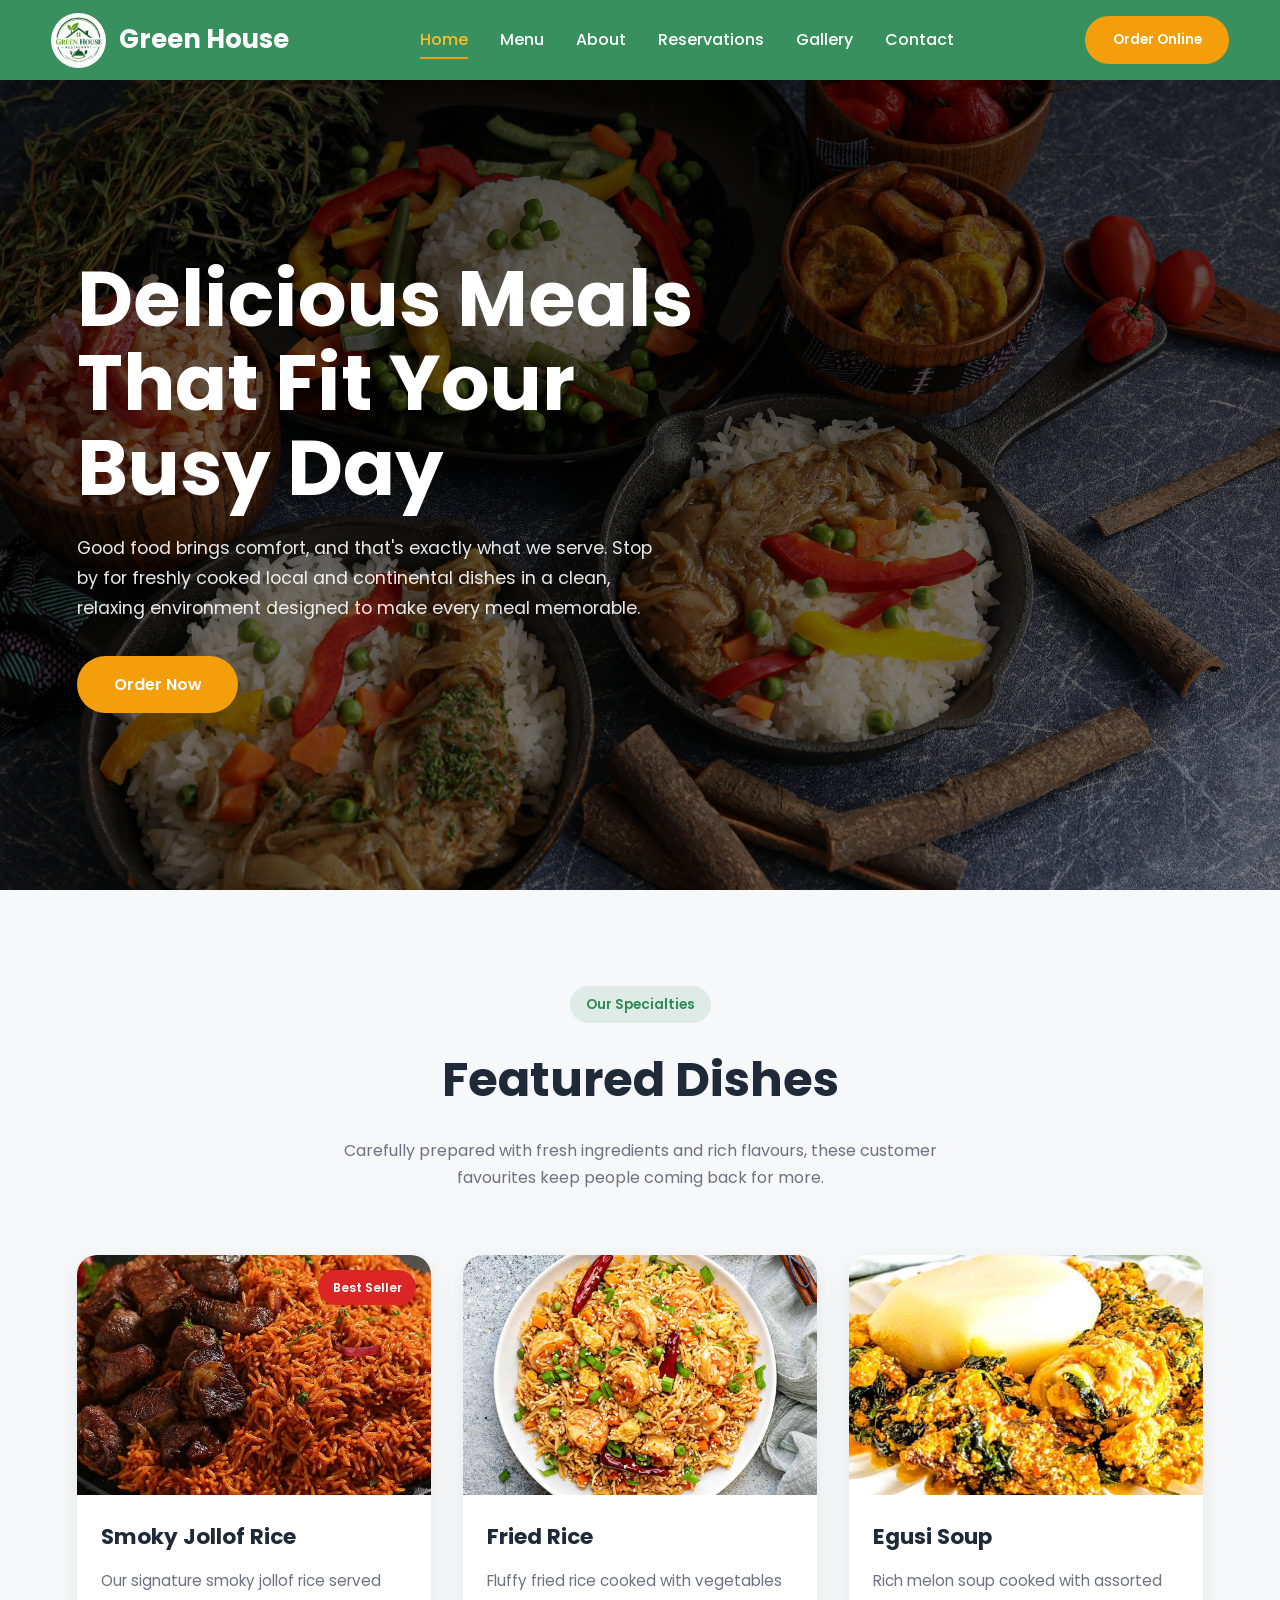
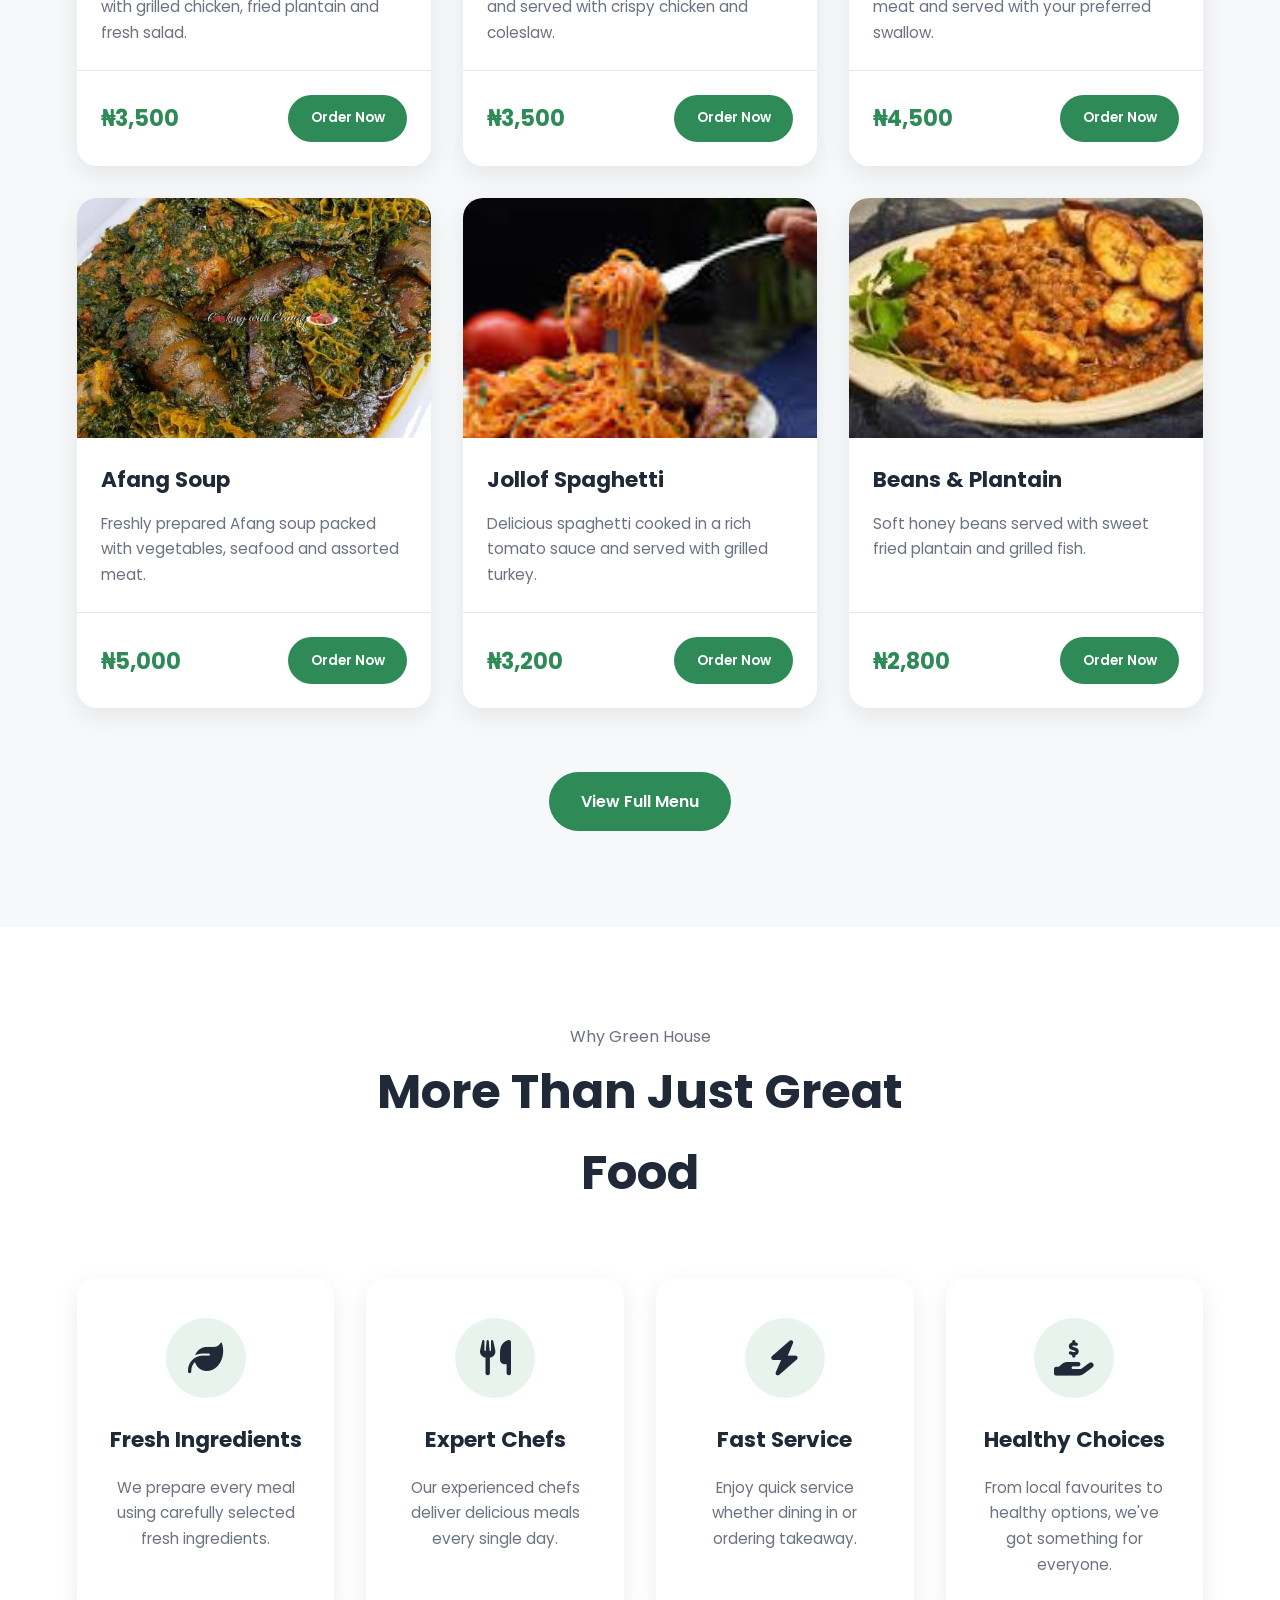
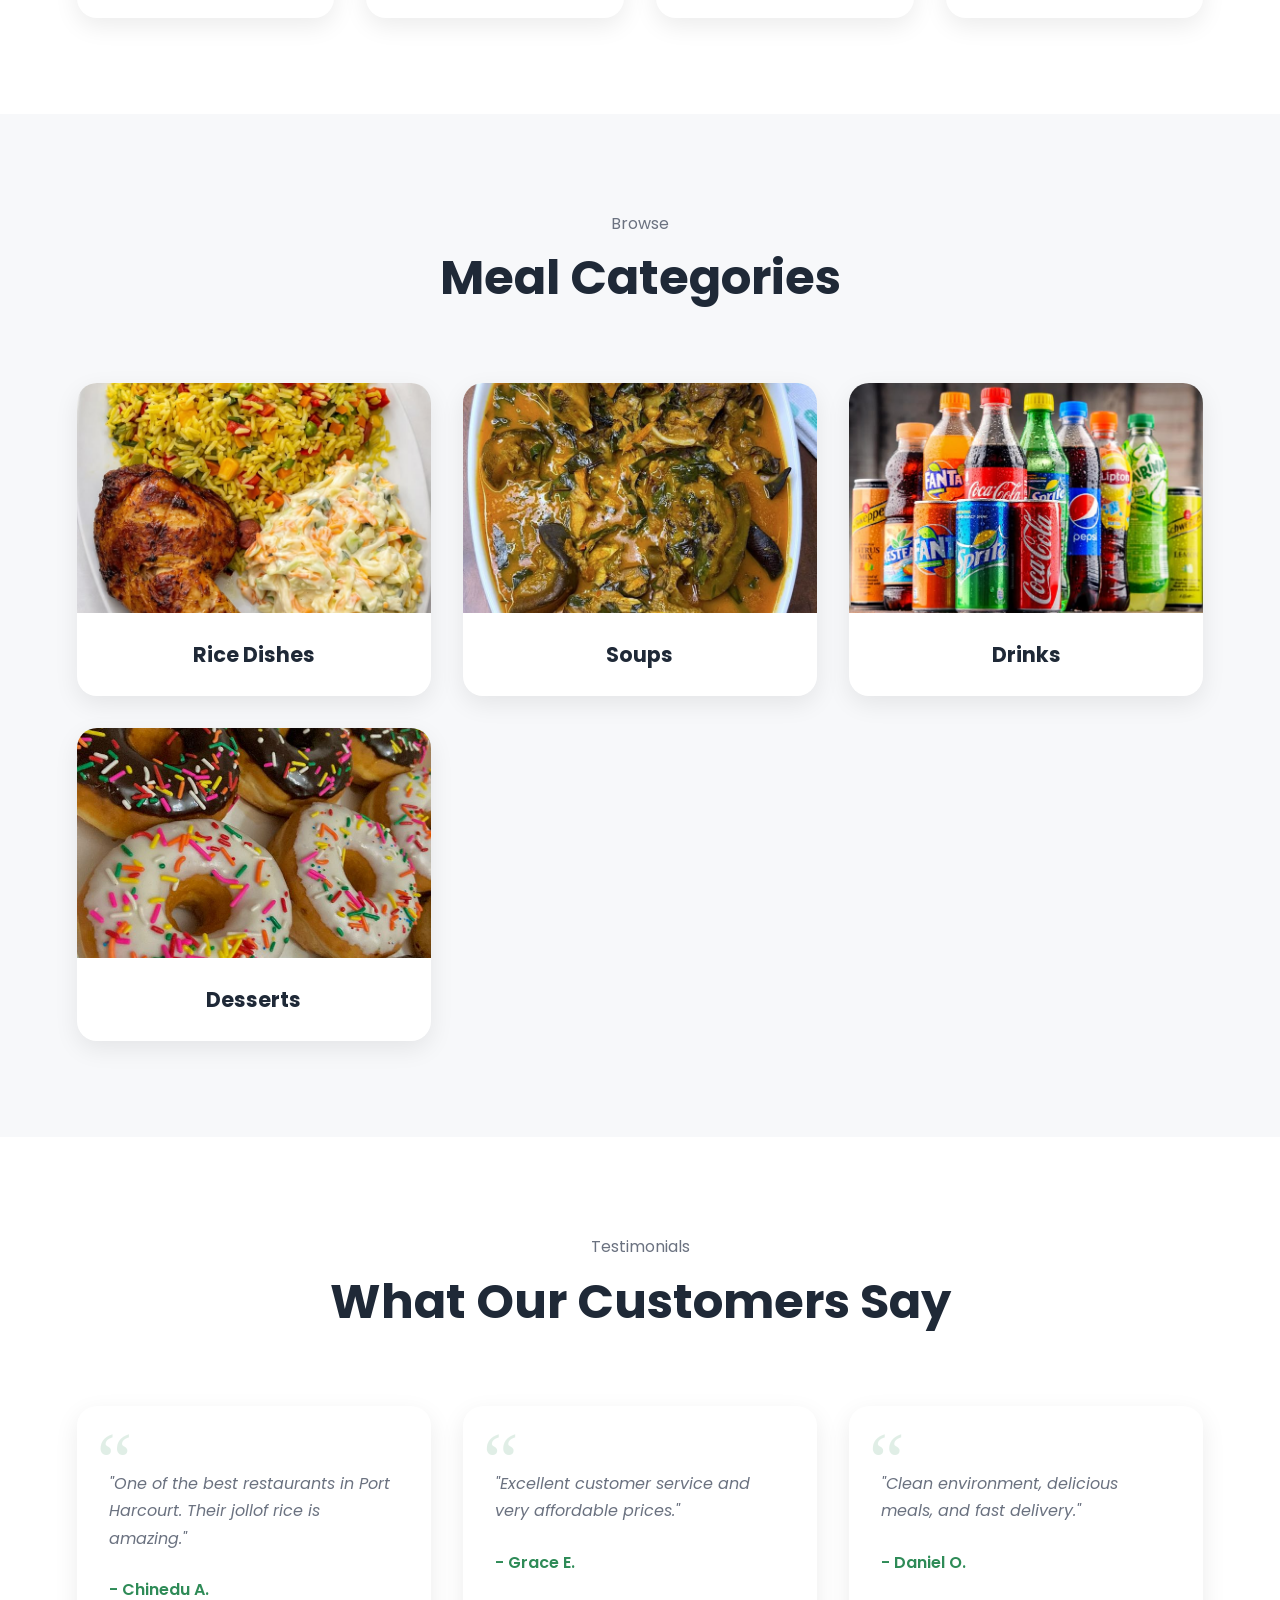
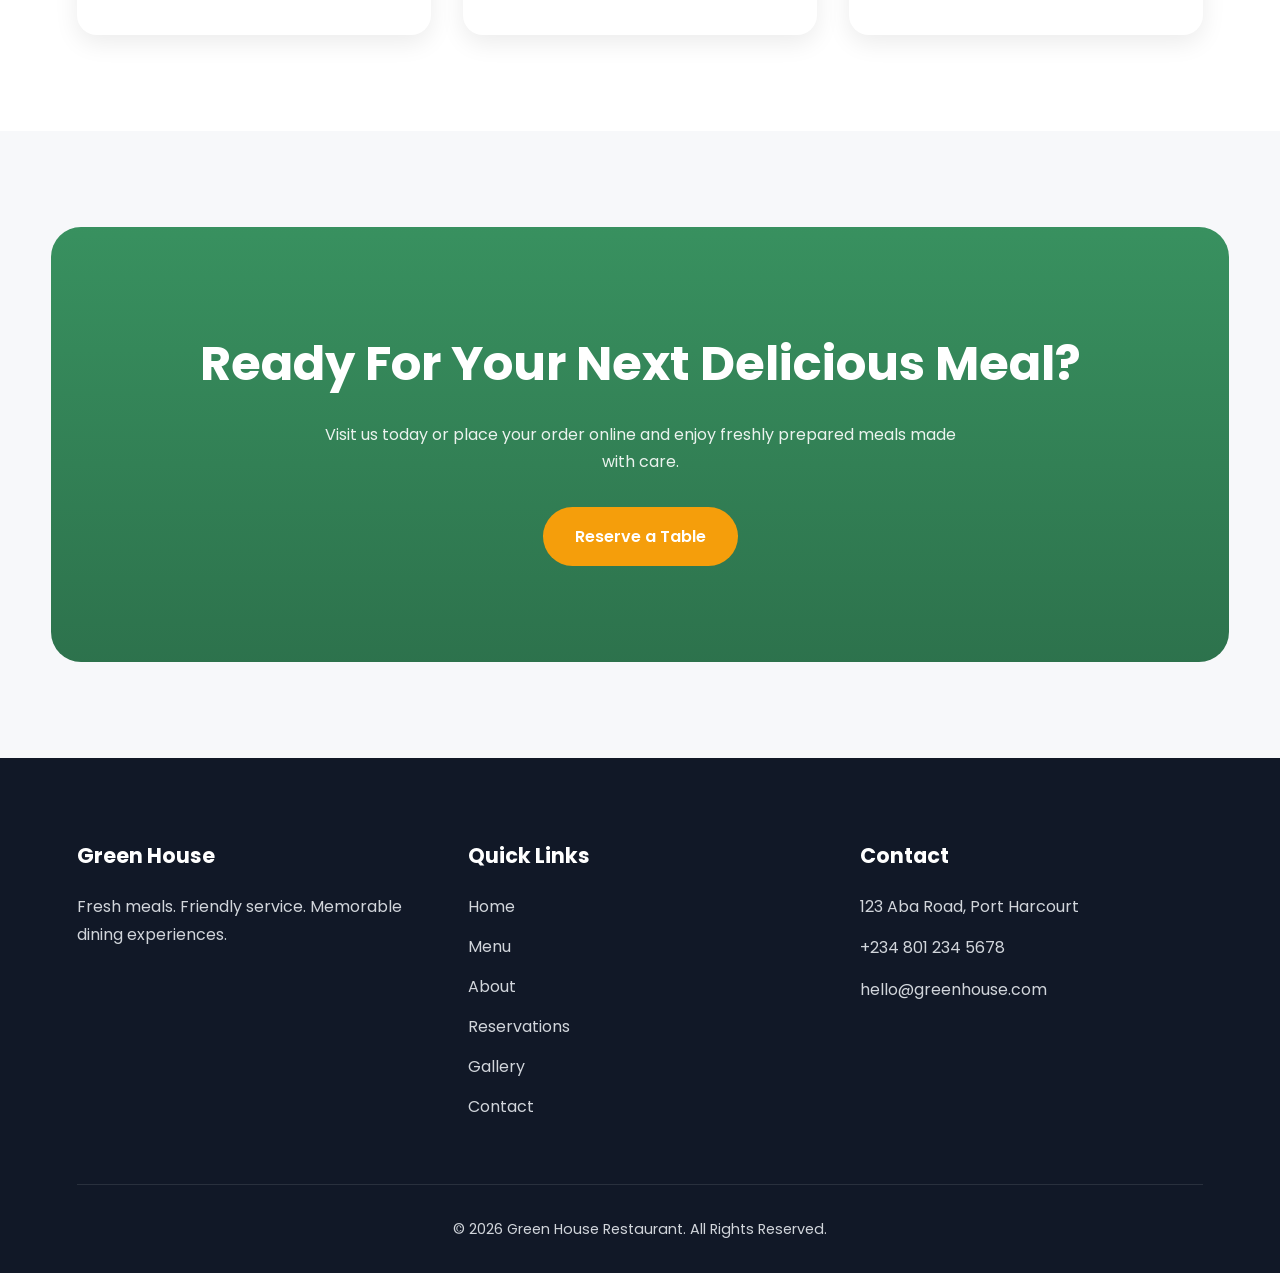
==== commit 8e7ea3d3: "website completed" ====
--- a/index.html
+++ b/index.html
@@ -402,7 +402,7 @@
 
                 <article class="category-card">
 
-                    <img src="/assets/images/rice-category.jpg" alt="Rice Meals">
+                    <img src="/assets/images/rice-meals.jpg" alt="Rice Meals">
 
                     <h3>Rice Dishes</h3>
 
@@ -410,7 +410,7 @@
 
                 <article class="category-card">
 
-                    <img src="/assets/images/soup-category.jpg" alt="Soups">
+                    <img src="/assets/images/soups-category.jpg" alt="Soups">
 
                     <h3>Soups</h3>
 
@@ -426,7 +426,7 @@
 
                 <article class="category-card">
 
-                    <img src="/assets/images/dessert-category.jpg" alt="Desserts">
+                    <img src="/assets/images/desserts-category.jpg" alt="Desserts">
 
                     <h3>Desserts</h3>
 
@@ -512,12 +512,10 @@
 
         <footer class="reusable-footer">
 
-            
-
         </footer>
 
     </main>
 
     <script type="module" src="/js/script.js"></script>
 </body>
-</html>+</html>
--- a/css/style.css
+++ b/css/style.css
@@ -600,4 +600,66 @@
 
     font-size:.9rem;
 
+}
+
+
+
+
+
+/* ==========================================
+   NOTIFICATION
+========================================== */
+
+.notification{
+
+    position:fixed;
+
+    top:2rem;
+
+    right:2rem;
+
+    min-width:280px;
+
+    max-width:350px;
+
+    padding:1rem 1.5rem;
+
+    border-radius:12px;
+
+    color:#fff;
+
+    font-weight:500;
+
+    box-shadow:0 10px 30px rgba(0,0,0,.15);
+
+    transform:translateX(120%);
+
+    transition:.35s ease;
+
+    z-index:9999;
+
+}
+
+.notification.show{
+
+    transform:translateX(0);
+
+}
+
+.notification.success{
+
+    background:var(--primary);
+
+}
+
+.notification.error{
+
+    background:#dc2626;
+
+}
+
+@media(max-width:768px){
+
+    
+
 }
--- a/css/responsive.css
+++ b/css/responsive.css
@@ -1,3 +1,50 @@
+
+@media (max-width: 992px) {
+
+    .reservation-section{
+
+        grid-template-columns:1fr;
+
+        gap:3rem;
+
+    }
+
+    .reservation-info{
+
+        text-align:center;
+
+    }
+
+    .reservation-details{
+
+        max-width:650px;
+
+        width:100%;
+
+        margin:2rem auto 0;
+
+    }
+    
+    
+    .gallery-grid{
+
+        grid-template-columns:repeat(2,minmax(0,1fr));
+
+    }
+    
+    .contact-section{
+
+        grid-template-columns:1fr;
+
+        gap:3rem;
+
+    }
+
+}
+
+
+
+
 @media(max-width:768px){
 
     section{
@@ -9,6 +56,7 @@
     .nav-bar{
 
         min-height:70px;
+        
 
     }
 
@@ -27,6 +75,7 @@
     .nav-list-items{
 
         position:fixed;
+        display: none;
 
         top:70px;
         right:-100%;
@@ -50,6 +99,8 @@
     }
 
     .nav-list-items.active{
+    
+       display: flex;
 
         right:0;
 
@@ -142,6 +193,413 @@
         align-items:center;
 
     }
-
-
-}+    
+    .menu-hero{
+
+        min-height:45vh;
+
+    }
+
+    .chef-special{
+
+        grid-template-columns:1fr;
+
+        text-align:center;
+
+    }
+
+    .special-image{
+
+        order:1;
+
+    }
+
+    .special-content{
+
+        order:2;
+
+    }
+
+    .menu-grid{
+
+        grid-template-columns:1fr;
+
+    }
+
+    .filter-buttons{
+
+        justify-content:flex-start;
+
+        overflow-x:auto;
+
+        flex-wrap:nowrap;
+
+        padding-bottom:.5rem;
+
+    }
+    
+    .our-story{
+
+        grid-template-columns:1fr;
+
+        text-align:center;
+
+    }
+
+    .story-image{
+
+        order:1;
+
+    }
+
+    .story-content{
+
+        order:2;
+
+    }
+
+    .mission-vision{
+
+        grid-template-columns:1fr;
+
+    }
+
+    .values-container{
+
+        grid-template-columns:1fr;
+
+    }
+
+    .team-container{
+
+        grid-template-columns:1fr;
+
+    }
+
+    .statistics{
+
+        grid-template-columns:repeat(2,1fr);
+
+    }
+    
+    
+    /* ==========================================
+   RESERVATION RESPONSIVE
+========================================== */
+
+    
+    
+    .reservation-hero{
+
+        min-height:45vh;
+
+        padding:5rem 1.5rem;
+
+    }
+
+    .reservation-hero h1{
+
+        font-size:2.8rem;
+
+    }
+
+    .reservation-section{
+
+        width:92%;
+
+        margin:4rem auto;
+
+    }
+
+    .reservation-form-container{
+
+        padding:2rem;
+
+    }
+
+    .reservation-form{
+
+        grid-template-columns:1fr;
+
+    }
+
+    .hours-container{
+
+        grid-template-columns:1fr;
+
+    }
+
+    .policy-container{
+
+        grid-template-columns:1fr;
+
+    }
+
+    .reservation-cta{
+
+        width:92%;
+
+        padding:4rem 2rem;
+
+        margin:4rem auto;
+
+    }
+    
+    
+    
+    
+    .gallery-hero{
+
+        min-height:45vh;
+
+        padding:5rem 1.5rem;
+
+    }
+
+    .gallery-hero h1{
+
+        font-size:2.8rem;
+
+    }
+
+    .gallery-filter-buttons{
+
+        justify-content:flex-start;
+
+        flex-wrap:nowrap;
+
+        overflow-x:auto;
+
+        padding-bottom:.5rem;
+
+        scrollbar-width:none;
+
+    }
+
+    .gallery-filter-buttons::-webkit-scrollbar{
+
+        display:none;
+
+    }
+
+    .gallery-grid{
+
+        grid-template-columns:1fr;
+
+    }
+
+    .gallery-card img{
+
+        height:250px;
+
+    }
+
+    .memory-container{
+
+        grid-template-columns:1fr;
+
+    }
+
+    .gallery-cta{
+
+        width:92%;
+
+        margin:4rem auto;
+
+        padding:4rem 2rem;
+
+    }
+    
+    
+    
+    .contact-hero{
+
+        min-height:45vh;
+
+        padding:5rem 1.5rem;
+
+    }
+
+    .contact-hero h1{
+
+        font-size:2.8rem;
+
+    }
+
+    .contact-section{
+
+        width:100%;
+
+        padding-inline:1.5rem;
+
+        margin:4rem auto;
+
+    }
+
+    .contact-form-container{
+
+        padding:2rem;
+
+    }
+
+    .contact-form{
+
+        grid-template-columns:1fr;
+
+    }
+
+    .faq-question{
+
+        padding:1.25rem;
+
+        text-align:left;
+
+    }
+
+    .map-container iframe{
+
+        height:350px;
+
+    }
+
+    .contact-cta{
+
+        width:92%;
+
+        margin:4rem auto;
+
+        padding:4rem 2rem;
+
+    }
+    
+    .notification{
+
+        left:1rem;
+
+        right:1rem;
+
+        max-width:none;
+
+        min-width:0;
+
+    }
+
+
+}
+
+
+
+@media (max-width: 576px){
+
+    .reservation-hero{
+
+        min-height:40vh;
+
+    }
+
+    .reservation-hero h1{
+
+        font-size:2.3rem;
+
+    }
+
+    .reservation-info h2{
+
+        font-size:2rem;
+
+    }
+
+    .reservation-form-container{
+
+        padding:1.5rem;
+
+    }
+
+    .detail-box{
+
+        padding:1.2rem;
+
+    }
+
+    .hour-card{
+
+        padding:2rem;
+
+    }
+
+    .policy-card{
+
+        padding:2rem 1.5rem;
+
+    }
+
+    .reservation-cta h2{
+
+        font-size:2rem;
+
+    }
+    
+    
+    .gallery-hero{
+
+        min-height:40vh;
+
+    }
+
+    .gallery-hero h1{
+
+        font-size:2.2rem;
+
+    }
+
+    .gallery-overlay h3{
+
+        font-size:1.25rem;
+
+    }
+    
+    
+    
+    .contact-hero{
+
+        min-height:40vh;
+
+    }
+
+    .contact-hero h1{
+
+        font-size:2.2rem;
+
+    }
+
+    .contact-information h2{
+
+        font-size:2rem;
+
+    }
+
+    .contact-form-container{
+
+        padding:1.5rem;
+
+    }
+
+    .contact-card{
+
+        padding:1.2rem;
+
+    }
+
+    .map-container iframe{
+
+        height:280px;
+
+    }
+
+    .contact-cta h2{
+
+        font-size:2rem;
+
+    }
+
+}
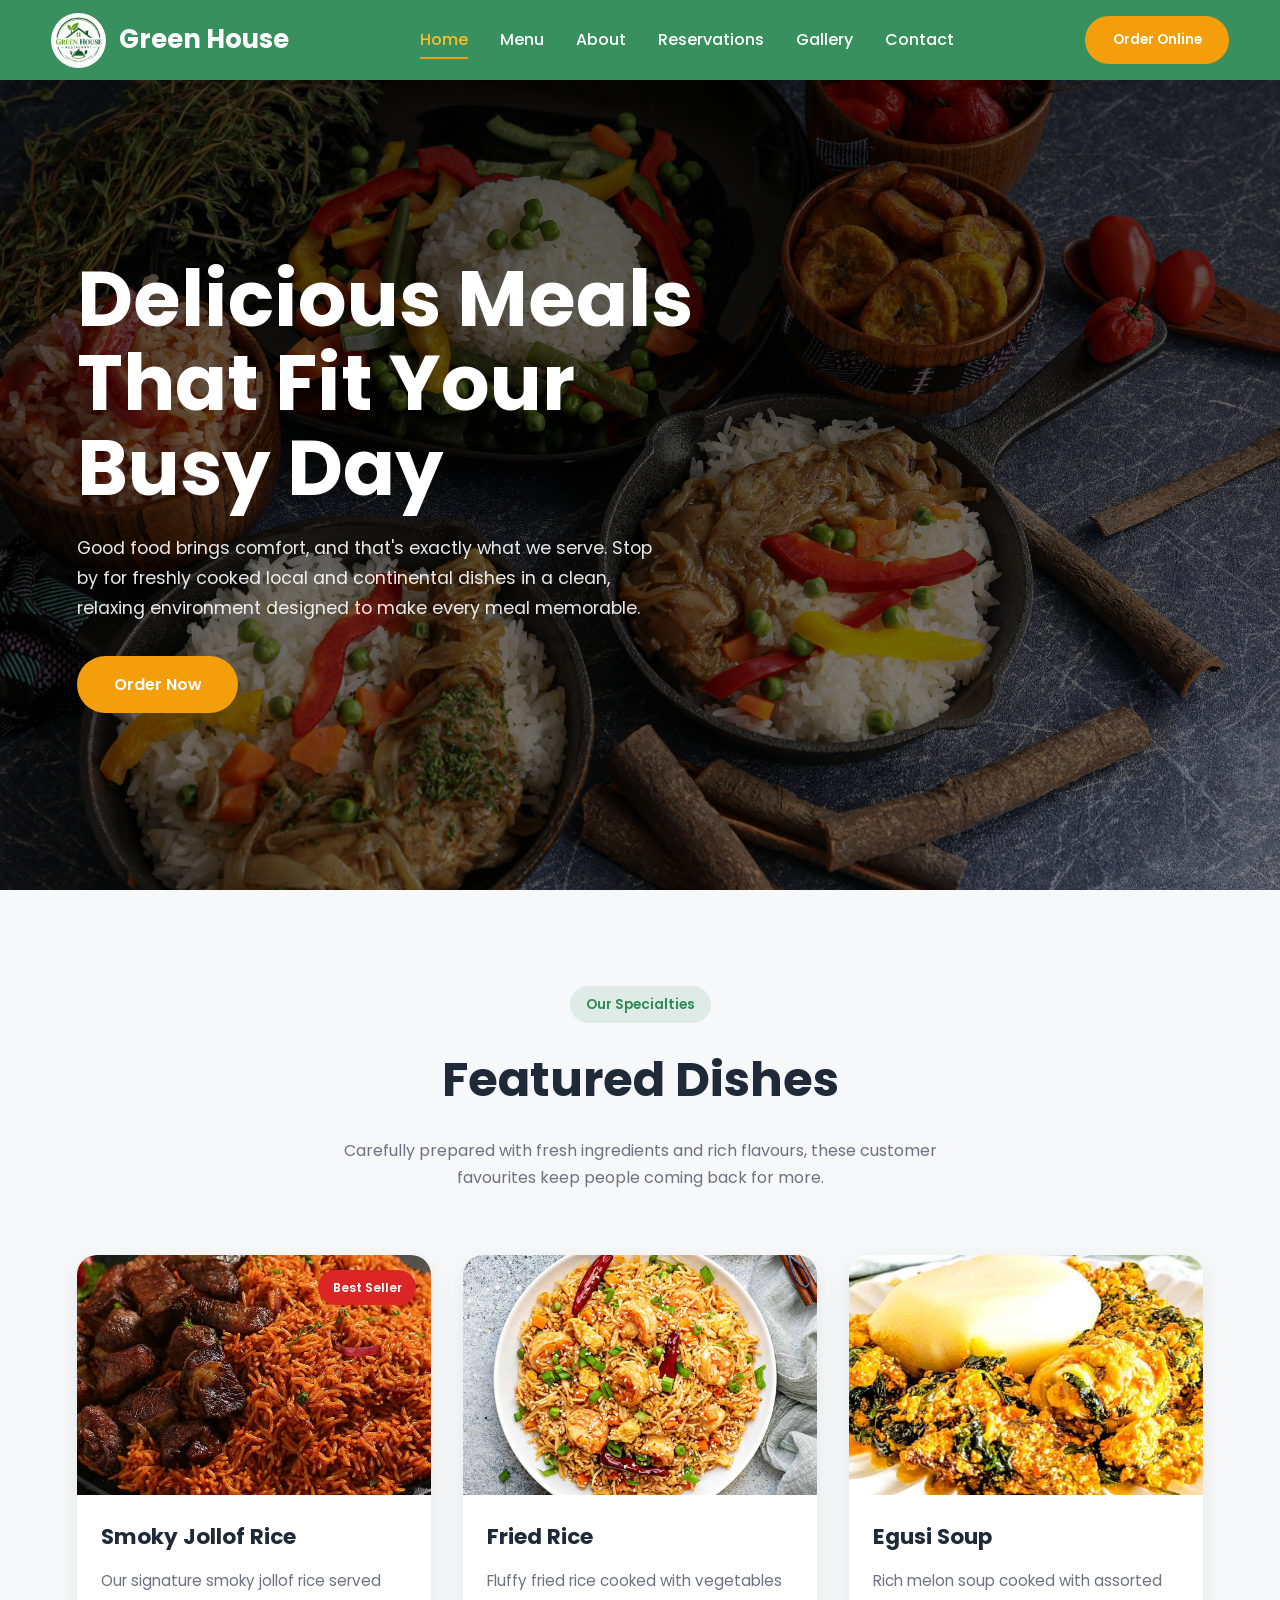
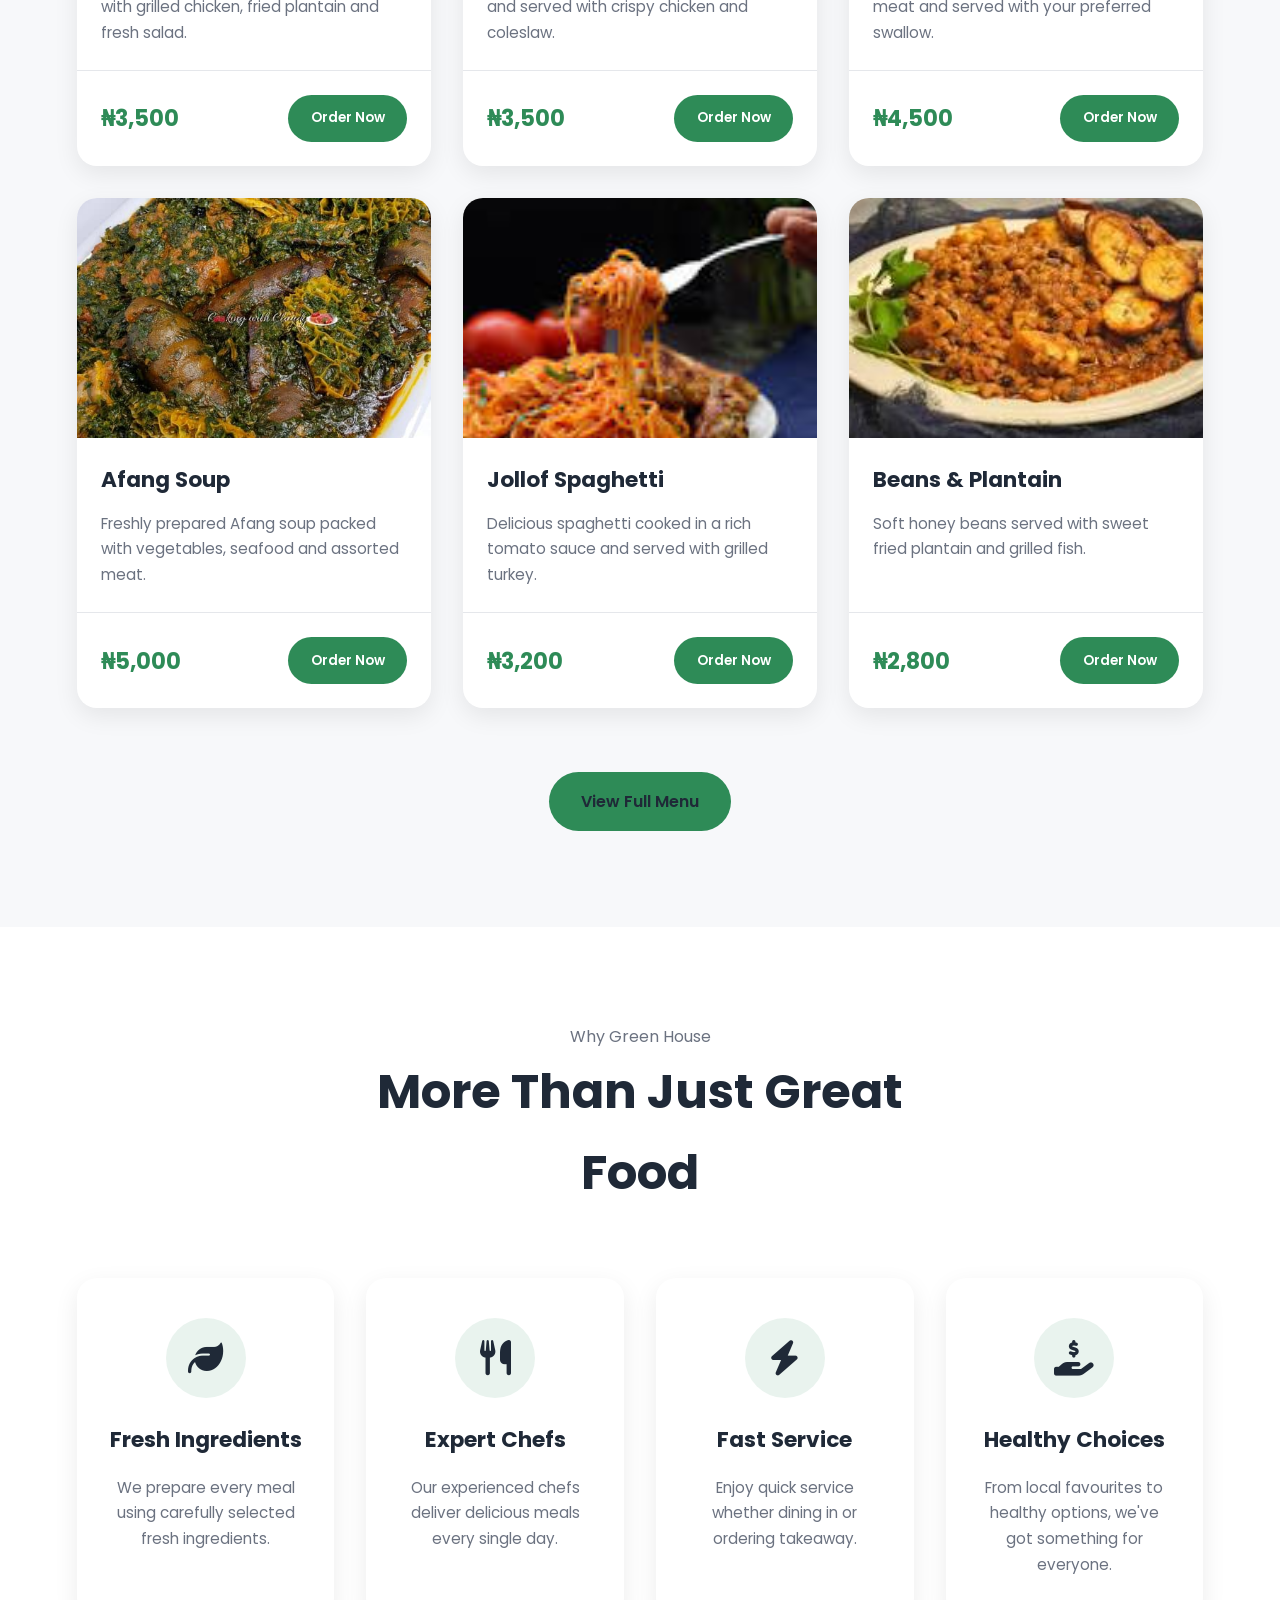
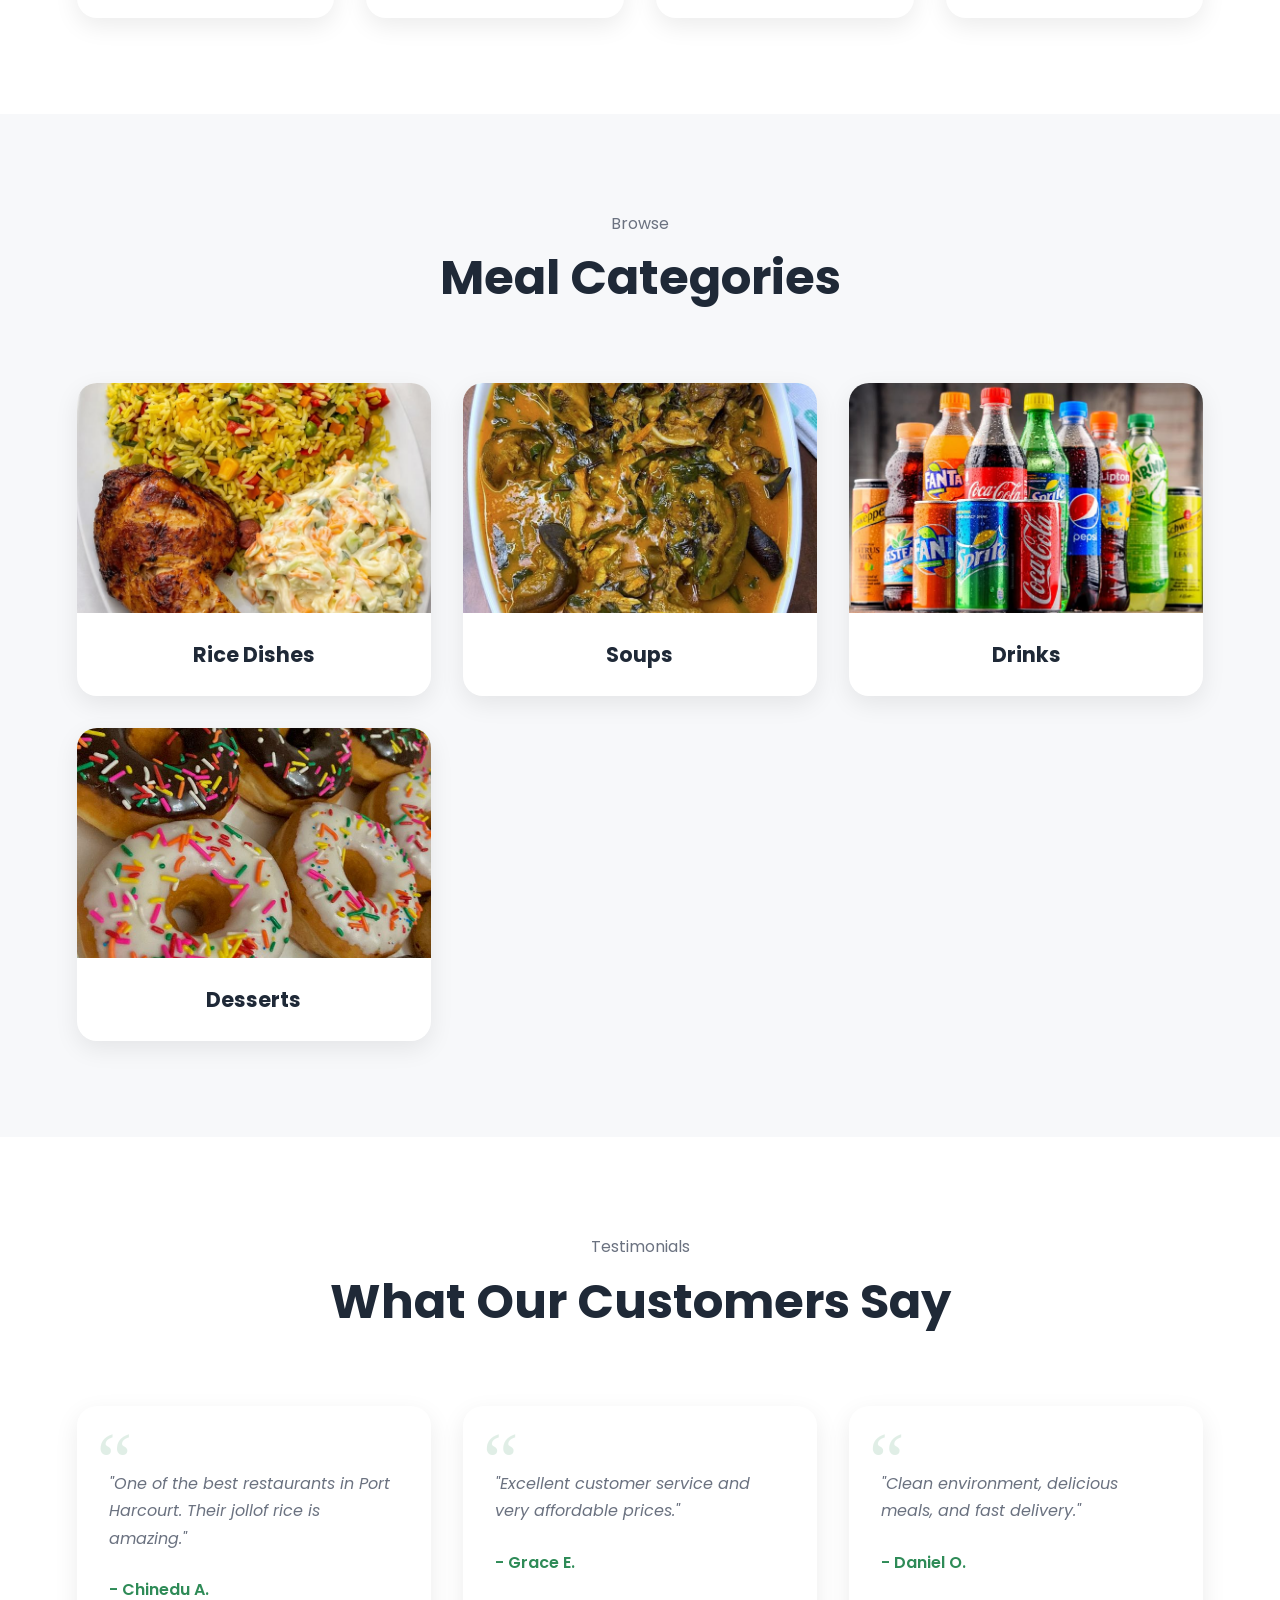
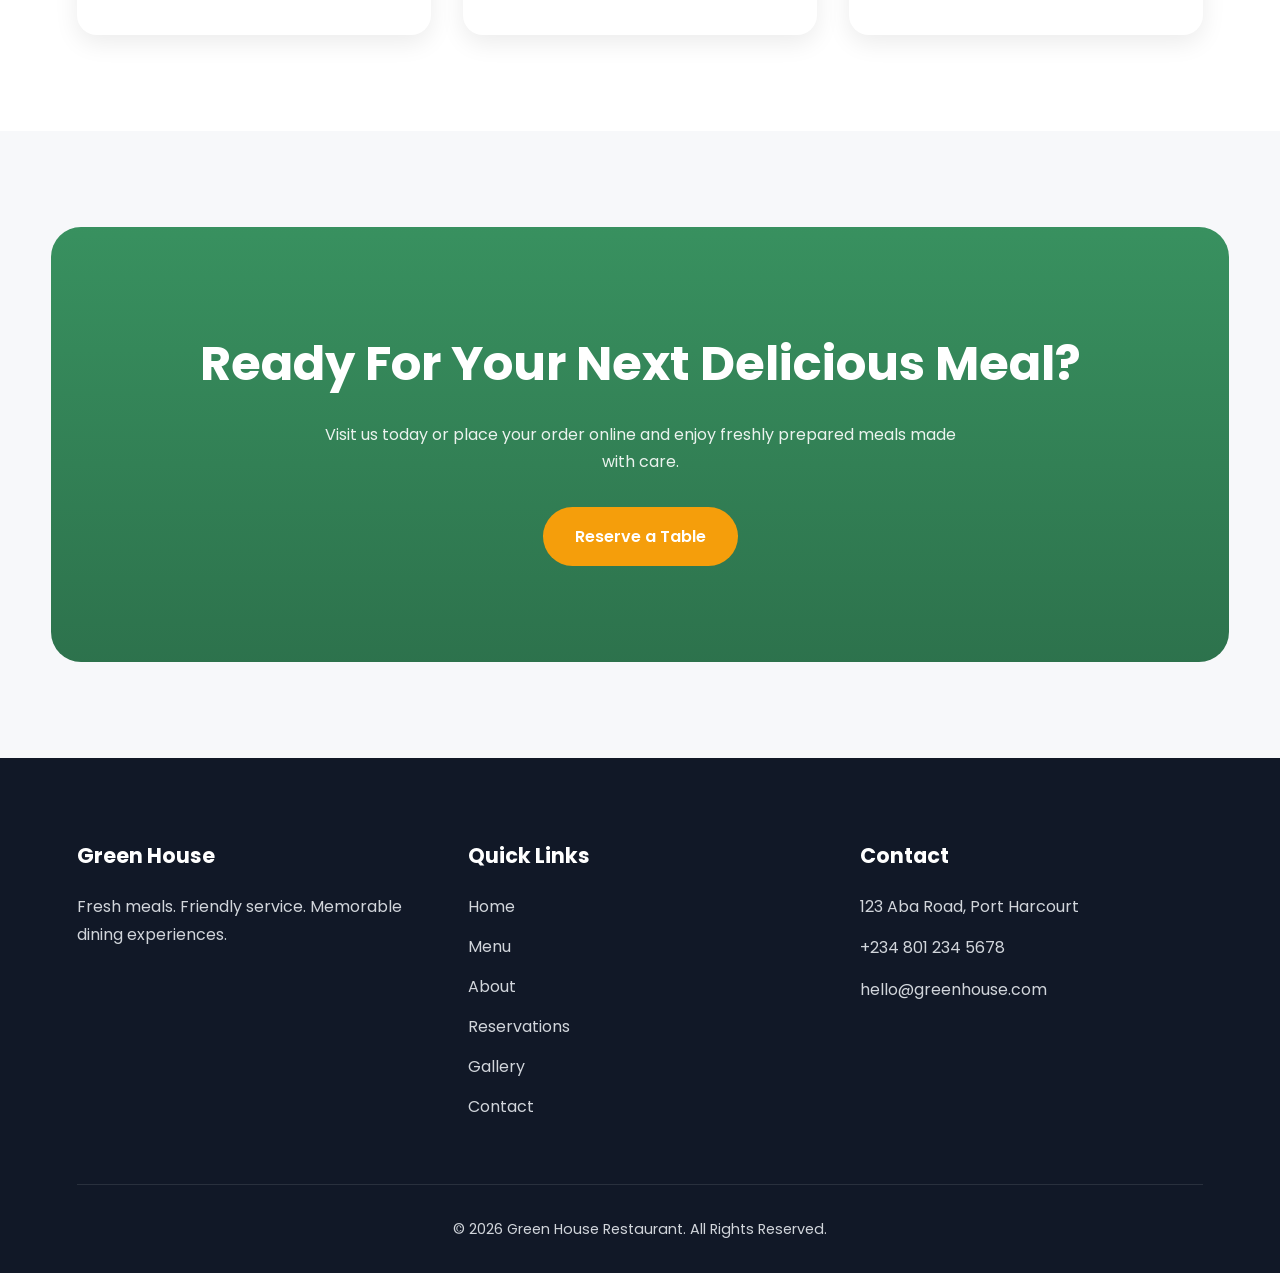
==== commit 8e9b4622: "fixed reservarion link and about overflow" ====
--- a/index.html
+++ b/index.html
@@ -502,7 +502,7 @@
 
             </p>
 
-            <a href="reservation.html" class="cta-btn">
+            <a href="/pages/reservations.html" class="cta-btn">
 
                 Reserve a Table
 
--- a/css/style.css
+++ b/css/style.css
@@ -79,6 +79,13 @@
 a{
 
     text-decoration:none;
+
+}
+
+a:link,
+a:visited{
+
+    color:inherit;
 
 }
 
--- a/css/responsive.css
+++ b/css/responsive.css
@@ -278,9 +278,35 @@
 
     .statistics{
 
-        grid-template-columns:repeat(2,1fr);
-
-    }
+    grid-template-columns:repeat(2,minmax(0,1fr));
+
+    gap:1rem;
+
+}
+
+.stat{
+
+    padding:2rem 1rem;
+
+    min-width:0;
+
+}
+
+.stat h2{
+
+    font-size:clamp(2rem,8vw,2.5rem);
+
+    overflow-wrap:anywhere;
+
+}
+
+.stat p{
+
+    font-size:.9rem;
+
+    overflow-wrap:break-word;
+
+}
     
     
     /* ==========================================
